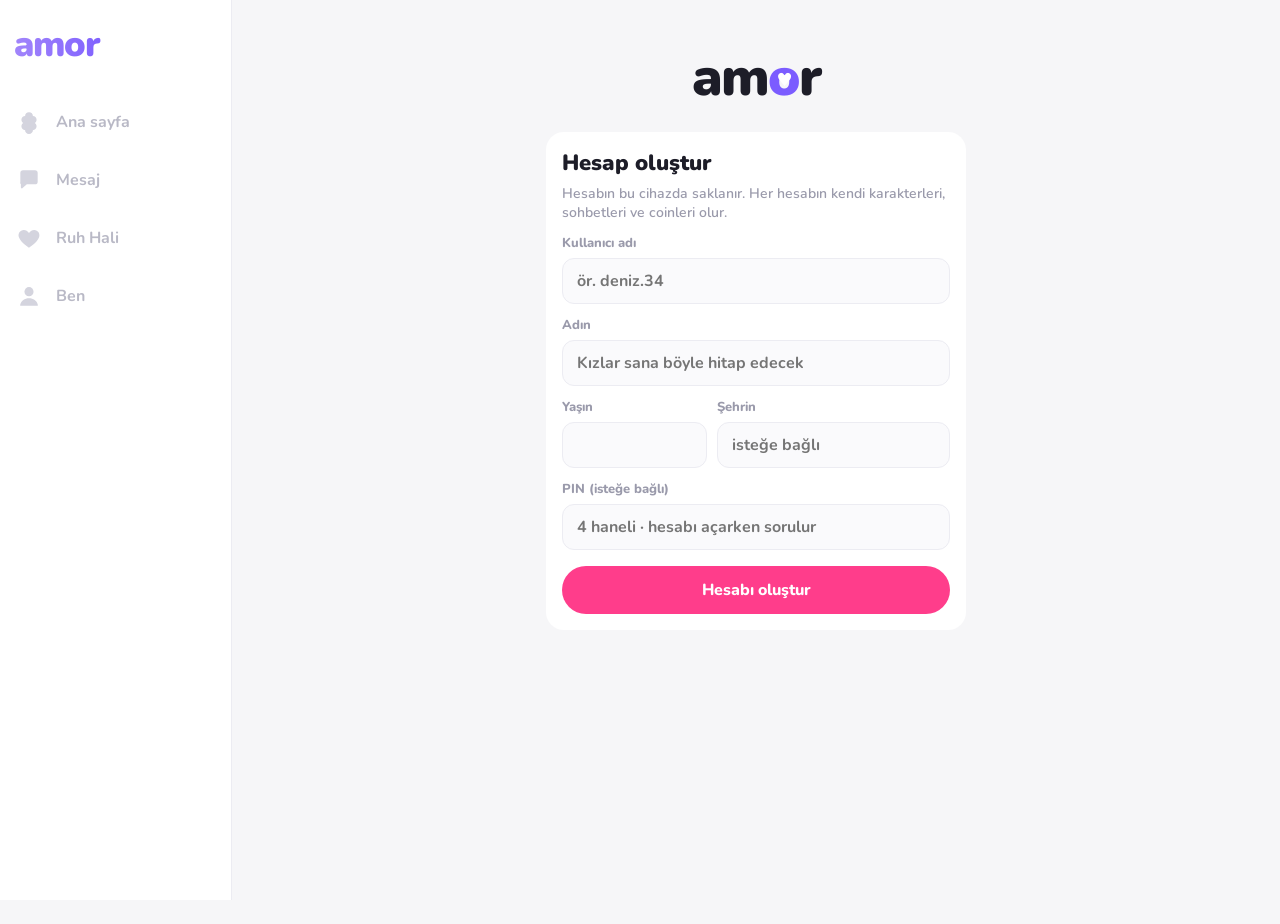
==== index.html @ a876135e "Add files via upload" ====
<!doctype html>
<html lang="tr">
<head>
  <meta charset="utf-8">
  <meta name="viewport" content="width=device-width, initial-scale=1, viewport-fit=cover">
  <meta name="theme-color" content="#7b5cff">
  <meta name="apple-mobile-web-app-capable" content="yes">
  <meta name="apple-mobile-web-app-status-bar-style" content="default">
  <meta name="description" content="Amor - kalıp tabanlı, ruh hali olan sanal profillerle sohbet.">
  <title>Amor</title>
  <meta name="mobile-web-app-capable" content="yes">
  <meta name="apple-mobile-web-app-title" content="Amor">
  <link rel="manifest" href="manifest.json">
  <link rel="icon" type="image/png" href="icons/icon-192.png">
  <link rel="apple-touch-icon" href="icons/apple-touch-icon.png">
  <link rel="preconnect" href="https://fonts.googleapis.com">
  <link rel="preconnect" href="https://fonts.gstatic.com" crossorigin>
  <link href="https://fonts.googleapis.com/css2?family=Nunito:wght@400;600;700;800;900&display=swap" rel="stylesheet">
  <link rel="stylesheet" href="css/style.css">
</head>
<body>
  <div class="app" id="app">
    <div class="splash" id="splash">
      <div class="logo">am<span class="logo-o">o</span>r</div>
      <div class="splash-sub">kalpten gelen kalıplar</div>
    </div>

    <main id="view"></main>

    <nav class="nav" id="nav">
      <a class="nav-brand" href="#/home" aria-label="Amor">am<span>o</span>r</a>
      <a href="#/home" data-tab="home">
        <svg viewBox="0 0 24 24"><path d="M12 3c2.2 0 3.6 1.6 3.6 3.4 1.8 0 3.4 1.4 3.4 3.6 0 1.4-.8 2.4-1.7 3 .9.6 1.7 1.6 1.7 3 0 2.2-1.6 3.6-3.4 3.6 0 1.8-1.4 3.4-3.6 3.4s-3.6-1.6-3.6-3.4C6.6 19.6 5 18.2 5 16c0-1.4.8-2.4 1.7-3C5.8 12.4 5 11.4 5 10c0-2.2 1.6-3.6 3.4-3.6C8.4 4.6 9.8 3 12 3z"/></svg>
        <span>Ana sayfa</span>
      </a>
      <a href="#/messages" data-tab="messages">
        <svg viewBox="0 0 24 24"><path d="M4 5.5A2.5 2.5 0 0 1 6.5 3h11A2.5 2.5 0 0 1 20 5.5v8a2.5 2.5 0 0 1-2.5 2.5H10l-4.2 3.6c-.5.4-1.3.1-1.3-.6V16A2.5 2.5 0 0 1 4 13.5z"/></svg>
        <span>Mesaj</span>
        <b class="badge-count" id="navBadge" hidden>0</b>
      </a>
      <a href="#/mood" data-tab="mood">
        <svg viewBox="0 0 24 24"><path d="M12 21s-7.5-4.6-9.3-9.6C1.5 8 3.6 4.5 7.2 4.5c2 0 3.5 1.1 4.8 2.8 1.3-1.7 2.8-2.8 4.8-2.8 3.6 0 5.7 3.5 4.5 6.9C19.5 16.4 12 21 12 21z"/></svg>
        <span>Ruh Hali</span>
      </a>
      <a href="#/me" data-tab="me">
        <svg viewBox="0 0 24 24"><circle cx="12" cy="8" r="4.2"/><path d="M3.8 20.2c.9-4 4.2-6.2 8.2-6.2s7.3 2.2 8.2 6.2c.1.5-.3.8-.8.8H4.6c-.5 0-.9-.3-.8-.8z"/></svg>
        <span>Ben</span>
      </a>
    </nav>

    <div class="toasts" id="toasts"></div>
  </div>

  <script src="js/store.js"></script>
  <script src="js/data/photos.js"></script>
  <script src="js/data/pools.js"></script>
  <script src="js/data/archetypes.js"></script>
  <script src="js/data/intents.js"></script>
  <script src="js/data/topics.js"></script>
  <script src="js/data/traits.js"></script>
  <script src="js/data/shop.js"></script>
  <script src="js/data/questions.js"></script>
  <script src="js/data/memory-data.js"></script>
  <script src="js/data/custom-characters.js"></script>
  <script src="js/data/custom-dialog.js"></script>
  <script src="js/schedule.js"></script>
  <script src="js/mood.js"></script>
  <script src="js/memory.js"></script>
  <script src="js/interest.js"></script>
  <script src="js/engine.js"></script>
  <script src="js/generator.js"></script>
  <script src="js/wallet.js"></script>
  <script src="js/shop.js"></script>
  <script src="js/games.js"></script>
  <script src="js/app.js"></script>
</body>
</html>
---- css/style.css ----
/* ==========================================================
   Amor - mobil öncelikli arayüz
   ========================================================== */
:root {
  --pink: #ff3d8b;
  --pink-soft: #ffe4ef;
  --purple: #7b5cff;
  --purple-2: #a66bff;
  --purple-soft: #efeaff;
  --green: #2fd6a0;
  --teal: #19c3b0;
  --bg: #f6f6f8;
  --card: #ffffff;
  --text: #1d1d28;
  --muted: #9a9aab;
  --line: #ececf2;
  --chip: #f0f0f4;
  --radius: 18px;
  --nav-h: 64px;
  --safe-b: env(safe-area-inset-bottom, 0px);
  --safe-t: env(safe-area-inset-top, 0px);
  --chat-bg: linear-gradient(180deg, #3b1d63 0%, #241444 45%, #160d2c 100%);
  --side: 0px;       /* sol menü genişliği (telefonda yok) */
  --content: 1160px; /* geniş sayfalarda içerik genişliği */
  --narrow: 760px;   /* okuma sayfalarında içerik genişliği */
}

* { box-sizing: border-box; -webkit-tap-highlight-color: transparent; }
html, body { margin: 0; padding: 0; }
body {
  font-family: 'Nunito', system-ui, -apple-system, 'Segoe UI', sans-serif;
  background: var(--bg);
  color: var(--text);
  -webkit-font-smoothing: antialiased;
  overscroll-behavior-y: none;
}
button, input, textarea { font: inherit; color: inherit; }
button { cursor: pointer; border: 0; background: none; padding: 0; }
a { color: inherit; text-decoration: none; }
[hidden] { display: none !important; }

.app {
  position: relative;
  min-height: 100vh;
  min-height: 100dvh;
  padding-left: var(--side);
  background: var(--bg);
  overflow-x: hidden;
}
#view { padding-bottom: calc(var(--nav-h) + var(--safe-b) + 12px); }
.no-nav #view { padding-bottom: 0; }

/* ---------- Açılış ---------- */
.splash {
  position: fixed; inset: 0; z-index: 100;
  display: flex; flex-direction: column; align-items: center; justify-content: center;
  background: #fff;
  transition: opacity .5s ease, visibility .5s;
}
.splash.hide { opacity: 0; visibility: hidden; }
.logo {
  font-size: 64px; font-weight: 900; letter-spacing: -2px;
  background: linear-gradient(90deg, #a78bfa, #7b5cff 50%, #c86bff);
  -webkit-background-clip: text; background-clip: text; color: transparent;
  animation: pop .7s cubic-bezier(.2, 1.4, .4, 1);
}
/* iOS Safari, konumlandırılmış span'i ebeveynin gradyanıyla boyamaz; "o" kendi rengini taşır (gradyanın orta tonu) */
.logo-o { position: relative; color: #7b5cff; -webkit-text-fill-color: #7b5cff; }
.logo-o::after {
  content: '♥'; position: absolute; left: 50%; top: 54%; transform: translate(-50%, -50%);
  font-size: 22px; color: #fff; -webkit-text-fill-color: #fff;
}
.splash-sub { margin-top: 4px; color: var(--muted); font-weight: 700; font-size: 14px; }
@keyframes pop { from { transform: scale(.6); opacity: 0; } to { transform: scale(1); opacity: 1; } }

/* ---------- Alt menü ---------- */
.nav {
  position: fixed; bottom: 0; left: 0; right: 0; z-index: 20;
  height: calc(var(--nav-h) + var(--safe-b)); padding-bottom: var(--safe-b);
  display: flex; background: rgba(255, 255, 255, .96);
  backdrop-filter: blur(12px); -webkit-backdrop-filter: blur(12px);
  border-top: 1px solid var(--line);
}
.no-nav .nav { display: none; }
.nav .nav-brand { display: none; }
.nav a {
  position: relative; flex: 1;
  display: flex; flex-direction: column; align-items: center; justify-content: center; gap: 2px;
  font-size: 12px; font-weight: 700; color: #b9b9c6;
}
.nav svg { width: 28px; height: 28px; fill: #d4d4de; transition: transform .2s; }
.nav a.active { color: var(--pink); }
.nav a.active svg { fill: var(--pink); transform: scale(1.08); }
.badge-count {
  position: absolute; top: 6px; left: calc(50% + 6px);
  min-width: 20px; height: 20px; padding: 0 6px; border-radius: 10px;
  background: #ff2d55; color: #fff; font-size: 11px; font-weight: 800;
  display: flex; align-items: center; justify-content: center; border: 2px solid #fff;
}

/* ---------- Ortak parçalar ---------- */
.page-pad { padding: calc(14px + var(--safe-t)) 16px 0; }
.h-title { font-size: 26px; font-weight: 900; margin: 6px 0 12px; }

.ava {
  position: relative; flex: none; border-radius: 50%;
  display: flex; align-items: center; justify-content: center;
  color: #fff; font-weight: 900; text-shadow: 0 2px 6px rgba(0, 0, 0, .18);
  overflow: visible;
}
.ava img { width: 100%; height: 100%; border-radius: 50%; object-fit: cover; }
.ava .deco { position: absolute; right: -2px; top: -4px; font-size: .32em; text-shadow: none; }
.ava .dot {
  position: absolute; right: 4%; bottom: 4%; width: 22%; height: 22%; min-width: 10px; min-height: 10px;
  border-radius: 50%; background: var(--green); border: 2.5px solid #fff;
}
.ava .dot.off { background: #c7c7d1; }

.chips { display: flex; flex-wrap: wrap; gap: 6px; }
.chip {
  display: inline-flex; align-items: center; gap: 3px;
  padding: 2px 9px; border-radius: 999px;
  background: var(--chip); color: #8a8a99; font-size: 12px; font-weight: 700; white-space: nowrap;
}
.chip.sex { background: var(--pink); color: #fff; }
.chip.loc { background: var(--teal); color: #fff; }
.chip.zod { background: linear-gradient(90deg, #c86bff, #ff5fb0); color: #fff; }
.chip.lv { background: linear-gradient(90deg, #ff6fa8, #ff3d8b); color: #fff; }
.chip.mood { color: #fff; }
.verified { font-size: 15px; margin-left: 4px; }

.tabs {
  display: flex; align-items: center; gap: 20px;
  overflow-x: auto; scrollbar-width: none; padding: 4px 0 10px;
}
.tabs::-webkit-scrollbar { display: none; }
.tabs button {
  position: relative; font-size: 19px; font-weight: 800; color: #c3c3cf; white-space: nowrap; padding-bottom: 8px;
}
.tabs button.active { color: var(--pink); }
.tabs button.active::after {
  content: ''; position: absolute; left: 50%; bottom: 0; transform: translateX(-50%);
  width: 12px; height: 5px; border-radius: 3px; background: var(--pink);
}
.tabs.dark button.active { color: var(--text); }
.tabs.dark button.active::after { width: 22px; background: var(--text); }

.empty { text-align: center; color: var(--muted); padding: 48px 20px; font-weight: 600; }
.empty .big { font-size: 44px; display: block; margin-bottom: 8px; }

.btn {
  display: inline-flex; align-items: center; justify-content: center; gap: 8px;
  height: 48px; padding: 0 22px; border-radius: 999px;
  font-weight: 800; font-size: 16px;
  transition: transform .12s, opacity .12s;
}
.btn:active { transform: scale(.97); }
.btn.primary { background: var(--purple); color: #fff; }
.btn.pink { background: var(--pink); color: #fff; }
.btn.ghost { background: var(--chip); color: var(--text); }
.btn.block { width: 100%; }
.btn.sm { height: 36px; padding: 0 16px; font-size: 14px; }

.card { background: var(--card); border-radius: var(--radius); padding: 16px; }

/* ---------- Ana sayfa ---------- */
.banners { display: grid; grid-template-columns: 1fr 1fr; gap: 10px; margin-bottom: 14px; }
.banner {
  position: relative; overflow: hidden; border-radius: 18px; padding: 14px 14px 16px; min-height: 84px;
  color: #fff; text-align: left;
}
.banner b { display: block; font-size: 18px; font-weight: 900; line-height: 1.15; }
.banner small { display: block; opacity: .85; font-weight: 700; margin-top: 2px; font-size: 12.5px; }
.banner .art { position: absolute; right: -6px; bottom: -10px; font-size: 52px; opacity: .95; transform: rotate(-8deg); }
.banner.gold { background: linear-gradient(120deg, #ffb72b, #ffd25e); }
.banner.green { background: linear-gradient(120deg, #2fd17a, #6be29f); }

.list { display: flex; flex-direction: column; }
.row {
  display: flex; align-items: center; gap: 14px; padding: 12px 0; text-align: left; width: 100%;
}
.row .info { flex: 1; min-width: 0; }
.row .name { font-size: 19px; font-weight: 800; display: flex; align-items: center; gap: 2px; }
.row .bio {
  margin-top: 6px; color: #8b8b99; font-size: 15px; line-height: 1.3;
  display: -webkit-box; -webkit-line-clamp: 2; -webkit-box-orient: vertical; overflow: hidden;
}
.row .chips { margin-top: 5px; }
.hi-btn {
  flex: none; width: 64px; height: 44px; border-radius: 22px;
  display: flex; align-items: center; justify-content: center;
  font-weight: 900; font-style: italic; font-size: 20px;
}
.hi-btn.hi { background: var(--pink-soft); color: var(--pink); }
.hi-btn.msg { background: var(--purple-soft); color: var(--purple); }
.hi-btn svg { width: 26px; height: 26px; fill: var(--purple); }

/* ---------- Mesajlar ---------- */
.msg-row { display: flex; align-items: center; gap: 12px; padding: 12px 16px; width: 100%; text-align: left; }
.msg-row:active { background: #f0eef6; }
.msg-row .info { flex: 1; min-width: 0; }
.msg-row .top { display: flex; justify-content: space-between; align-items: baseline; gap: 8px; }
.msg-row .name { font-size: 18px; font-weight: 800; }
.msg-row .time { color: var(--muted); font-size: 13px; font-weight: 600; flex: none; }
.msg-row .last { color: #8b8b99; font-size: 15px; margin-top: 3px; white-space: nowrap; overflow: hidden; text-overflow: ellipsis; }
.msg-row .last.typing { color: var(--purple); font-weight: 700; }
.msg-row .bottom { display: flex; justify-content: space-between; align-items: center; gap: 8px; }
.ava .unread {
  position: absolute; top: -2px; right: -2px; min-width: 22px; height: 22px; padding: 0 6px; border-radius: 11px;
  background: #ff2d55; color: #fff; font-size: 12px; font-weight: 800;
  display: flex; align-items: center; justify-content: center; border: 2px solid #fff; text-shadow: none;
}
.notice {
  margin: 4px 0 6px; padding: 12px 16px; background: #ffe9f0; color: var(--pink); font-weight: 700; font-size: 14px;
}

/* ---------- Profil ---------- */
.cover { position: relative; height: 340px; overflow: hidden; }
.cover img { width: 100%; height: 100%; object-fit: cover; object-position: center 25%; display: block; cursor: zoom-in; }
.cover .cover-bg { display: none; }
.cover::after { content: ''; position: absolute; inset: 0; pointer-events: none; background: linear-gradient(180deg, rgba(0,0,0,.25), rgba(0,0,0,0) 30%, rgba(246,246,248,0) 65%, var(--bg) 100%); }
.round-btn {
  position: absolute; top: calc(14px + var(--safe-t)); z-index: 3;
  width: 44px; height: 44px; border-radius: 50%;
  background: rgba(0, 0, 0, .25); display: flex; align-items: center; justify-content: center;
  backdrop-filter: blur(6px); -webkit-backdrop-filter: blur(6px);
}
.round-btn svg { width: 22px; height: 22px; stroke: #fff; fill: none; stroke-width: 2.4; stroke-linecap: round; stroke-linejoin: round; }
.round-btn.left { left: 16px; }
.round-btn.right { right: 16px; }

.pcard {
  position: relative; margin: -110px 16px 0; z-index: 2;
  background: rgba(255, 255, 255, .92); backdrop-filter: blur(10px); -webkit-backdrop-filter: blur(10px);
  border-radius: 20px; padding: 64px 18px 16px;
}
.pcard .ava { position: absolute; top: -48px; left: 18px; border: 4px solid #fff; box-shadow: 0 6px 20px rgba(0,0,0,.12); }
.pcard .pname { display: flex; align-items: center; gap: 8px; flex-wrap: wrap; font-size: 24px; font-weight: 900; }
.online-pill { font-size: 13px; font-weight: 800; color: #19b884; background: #e2fbf1; border-radius: 999px; padding: 3px 10px; }
.online-pill.off { color: #8a8a99; background: var(--chip); }
.pcard .pbio { color: var(--muted); font-weight: 600; margin: 4px 0 10px; }
.stats { display: flex; margin-top: 14px; }
.stats div { flex: 1; position: relative; }
.stats div + div::before { content: ''; position: absolute; left: -10px; top: 12px; height: 16px; width: 1px; background: #ddd; }
.stats b { display: block; font-size: 20px; font-weight: 900; }
.stats span { color: var(--muted); font-size: 13px; font-weight: 600; }

.mood-strip {
  margin: 12px 16px 0; display: flex; align-items: center; gap: 12px;
  background: #fff; border-radius: 18px; padding: 12px 14px; width: calc(100% - 32px); text-align: left;
}
.mood-strip .em { font-size: 30px; }
.mood-strip .txt { flex: 1; }
.mood-strip b { display: block; font-weight: 900; }
.mood-strip small { color: var(--muted); font-weight: 600; }

.sheet-body { margin-top: 12px; background: #fff; border-radius: 22px 22px 0 0; padding: 18px 16px 120px; min-height: 50vh; }
.sec-title { font-weight: 900; font-size: 18px; margin: 16px 0 10px; }
.verify { display: grid; grid-template-columns: 1fr 1fr; gap: 8px; }
.verify div { border-radius: 12px; padding: 12px; font-weight: 800; font-size: 13.5px; display: flex; gap: 6px; align-items: center; }
.verify .v1 { background: #fff0fa; color: #e04fc9; }
.verify .v2 { background: #e9fbef; color: #21b35d; }
.info-row { display: flex; align-items: center; gap: 10px; padding: 7px 0; font-size: 16px; }
.info-row span { color: var(--muted); font-weight: 600; min-width: 92px; }
.info-row b { font-weight: 700; }
.trait { margin: 8px 0; }
.trait .t-top { display: flex; justify-content: space-between; font-size: 14px; font-weight: 700; color: #6c6c7c; }
.bar { height: 8px; border-radius: 4px; background: var(--chip); overflow: hidden; margin-top: 4px; }
.bar i { display: block; height: 100%; border-radius: 4px; background: linear-gradient(90deg, var(--purple-2), var(--pink)); }

.album { display: grid; grid-template-columns: repeat(3, 1fr); gap: 6px; }
.album div { aspect-ratio: 3 / 4; border-radius: 12px; overflow: hidden; }
.album img, .p-img img { width: 100%; height: 100%; object-fit: cover; display: block; cursor: zoom-in; }
.post { padding: 12px 0; border-bottom: 1px solid var(--line); }
.post .p-head { display: flex; gap: 10px; align-items: center; }
.post .p-head b { display: block; font-weight: 800; }
.post .p-head small { color: var(--muted); font-weight: 600; }
.post p { margin: 10px 0; font-size: 15.5px; line-height: 1.4; }
.post .p-img { aspect-ratio: 4 / 5; width: 62%; border-radius: 14px; overflow: hidden; }
.chip.arch { background: linear-gradient(90deg, #7b5cff, #a66bff); color: #fff; }

/* ---------- Fotoğraf görüntüleyici ---------- */
.lightbox {
  position: fixed; inset: 0; z-index: 80; background: rgba(10, 6, 20, .94);
  display: flex; align-items: center; justify-content: center; animation: toastIn .2s ease-out;
}
.lightbox img { max-width: 100%; max-height: 100%; object-fit: contain; }
.lb-close, .lb-nav {
  position: absolute; width: 44px; height: 44px; border-radius: 50%;
  background: rgba(255, 255, 255, .14); color: #fff; font-size: 22px; font-weight: 800;
  display: flex; align-items: center; justify-content: center;
}
.lb-close { top: calc(14px + var(--safe-t)); right: 14px; }
.lb-nav { top: 50%; transform: translateY(-50%); font-size: 30px; }
.lb-nav.prev { left: 10px; }
.lb-nav.next { right: 10px; }
.lb-count { position: absolute; bottom: calc(18px + var(--safe-b)); left: 50%; transform: translateX(-50%); color: #fff; font-weight: 800; font-size: 14px; opacity: .8; }

/* ---------- Karakter oluştur ---------- */
.create { padding-bottom: 8px; }
.dice-all { background: var(--purple-soft); color: var(--purple); font-size: 14px; padding: 6px 12px; }
.dice-btn { width: 36px; height: 36px; border-radius: 50%; background: var(--chip); font-size: 18px; }
.sets { display: flex; gap: 10px; overflow-x: auto; padding: 12px 2px 4px; scrollbar-width: none; scroll-snap-type: x proximity; }
.sets::-webkit-scrollbar { display: none; }
.set { flex: none; width: 78px; text-align: center; scroll-snap-align: center; }
.set img {
  width: 78px; height: 104px; object-fit: cover; border-radius: 14px; display: block;
  border: 3px solid transparent; transition: transform .15s, border-color .15s;
}
.set span { display: block; font-size: 11px; font-weight: 800; color: var(--muted); margin-top: 4px; }
.set.used img { opacity: .45; }
.set.on img { border-color: var(--purple); transform: scale(1.04); opacity: 1; }
.set.on span { color: var(--purple); }
.presets button.on { background: var(--purple); color: #fff; }
.preview { margin: 0 16px; background: #fff; border-radius: 20px; overflow: hidden; }
.pv-photo { position: relative; aspect-ratio: 4 / 5; max-height: 460px; width: 100%; background: var(--chip); }
.pv-photo img { width: 100%; height: 100%; object-fit: cover; display: block; }
.pv-over { position: absolute; left: 0; right: 0; bottom: 0; padding: 40px 16px 14px; background: linear-gradient(180deg, rgba(0,0,0,0), rgba(0,0,0,.65)); color: #fff; }
.pv-over b { display: block; font-size: 26px; font-weight: 900; margin-bottom: 6px; }
.pv-over .chip:not(.sex):not(.loc):not(.zod) { background: rgba(255,255,255,.25); color: #fff; }
.pv-body { padding: 12px 16px 16px; }
.pv-bio { margin: 8px 0 10px; color: #55556a; font-weight: 700; font-style: italic; }
.pv-sample { margin-top: 12px; background: #2c2442; color: #fff; border-radius: 16px; border-top-left-radius: 6px; padding: 10px 14px; font-weight: 700; font-size: 14.5px; }
.pv-sample small { display: block; color: #b9a8e6; font-size: 11px; font-weight: 800; margin-bottom: 2px; }

.hcard .thumbs { display: flex; gap: 6px; margin-top: 8px; }
.hcard .thumbs img { width: 40px; height: 52px; object-fit: cover; border-radius: 8px; cursor: zoom-in; }

.cta-bar {
  position: fixed; left: var(--side); right: 0; bottom: 0; z-index: 10;
  display: flex; gap: 12px;
  padding: 12px max(16px, calc((100vw - var(--side) - 860px) / 2)) calc(12px + var(--safe-b));
  background: linear-gradient(180deg, rgba(255,255,255,0), #fff 35%);
}
.cta-bar .follow { width: 56px; height: 56px; border-radius: 50%; background: var(--chip); font-size: 22px; flex: none; }
.cta-bar .follow.on { background: var(--pink-soft); }
.cta-bar .btn { flex: 1; height: 56px; font-size: 18px; }

/* ---------- Sohbet ---------- */
.chat {
  height: 100vh; height: 100dvh; display: flex; flex-direction: column;
  background: var(--chat-bg); color: #fff;
}
.chat-head {
  flex: none; display: flex; align-items: center; justify-content: space-between;
  padding: calc(10px + var(--safe-t)) 10px 6px;
}
.icon-btn { width: 44px; height: 44px; display: flex; align-items: center; justify-content: center; border-radius: 50%; }
.icon-btn svg { width: 24px; height: 24px; stroke: currentColor; fill: none; stroke-width: 2.2; stroke-linecap: round; stroke-linejoin: round; }
.couple { display: flex; align-items: center; gap: 0; }
.couple .heart {
  position: relative; margin: 0 -4px; z-index: 1; font-size: 30px; line-height: 1;
  display: flex; flex-direction: column; align-items: center;
  filter: drop-shadow(0 0 8px rgba(255, 80, 160, .6));
}
.couple .heart small { font-size: 11px; font-weight: 900; color: #ff8cc0; margin-top: -2px; }
.couple .ava { border: 2px solid #fff; }

.hcard {
  flex: none; margin: 4px 14px 6px; padding: 12px; border-radius: 18px;
  background: rgba(255, 255, 255, .06); border: 1px solid rgba(255, 255, 255, .12);
  display: flex; gap: 12px; align-items: center;
}
.hcard .info { flex: 1; min-width: 0; }
.hcard .nm { font-size: 18px; font-weight: 900; color: #ff5b7f; letter-spacing: 1px; }
.hcard .meta { font-size: 12.5px; color: #cfc6e6; font-weight: 600; white-space: nowrap; overflow: hidden; text-overflow: ellipsis; }
.hcard .lvbar { margin-top: 6px; display: flex; align-items: center; gap: 8px; font-size: 11.5px; font-weight: 800; color: #ffb3d1; }
.hcard .lvbar .bar { flex: 1; background: rgba(255, 255, 255, .12); margin: 0; height: 6px; }
.hcard .mood-btn {
  flex: none; display: flex; flex-direction: column; align-items: center; gap: 2px;
  font-size: 26px; padding: 6px 8px; border-radius: 14px; background: rgba(255, 255, 255, .08);
}
.hcard .mood-btn small { font-size: 10.5px; font-weight: 800; color: #e6dcff; max-width: 70px; text-align: center; line-height: 1.1; }

.msgs { flex: 1; overflow-y: auto; padding: 8px 14px 12px; -webkit-overflow-scrolling: touch; overscroll-behavior: contain; }
.stamp { text-align: center; color: #a99bc9; font-size: 13px; font-weight: 700; margin: 14px 0 8px; }
.sys { text-align: center; color: #c9bde6; font-size: 12.5px; font-weight: 600; background: rgba(255,255,255,.07); border-radius: 12px; padding: 8px 12px; margin: 10px auto; max-width: 90%; }
.msg { display: flex; align-items: flex-end; gap: 8px; margin: 14px 0; animation: msgIn .22s ease-out; }
.msg.her.cont, .msg.me + .msg.me { margin-top: 6px; }
.msg.me { justify-content: flex-end; }
.msg .bubble {
  max-width: 74%; padding: 11px 15px; border-radius: 20px; font-size: 16px; font-weight: 700; line-height: 1.35;
  word-wrap: break-word; overflow-wrap: anywhere; white-space: pre-wrap;
}
.msg.her .bubble { background: #2c2442; border-top-left-radius: 6px; }
.msg.me .bubble { background: var(--pink); border-top-right-radius: 6px; }
.msg.her.cont .ava { visibility: hidden; }
.msg .seen { width: 20px; height: 20px; border-radius: 50%; background: var(--green); display: flex; align-items: center; justify-content: center; flex: none; }
.msg .seen svg { width: 12px; height: 12px; stroke: #fff; fill: none; stroke-width: 3.2; }
.msg .seen.wait { background: #5a4b7c; }
@keyframes msgIn { from { opacity: 0; transform: translateY(6px) scale(.98); } to { opacity: 1; transform: none; } }

.typing-dots { display: inline-flex; gap: 4px; padding: 4px 2px; }
.typing-dots i { width: 7px; height: 7px; border-radius: 50%; background: #b9a8e6; animation: blink 1.2s infinite; }
.typing-dots i:nth-child(2) { animation-delay: .2s; }
.typing-dots i:nth-child(3) { animation-delay: .4s; }
@keyframes blink { 0%, 60%, 100% { opacity: .3; transform: translateY(0); } 30% { opacity: 1; transform: translateY(-3px); } }

.quick { flex: none; display: flex; gap: 8px; overflow-x: auto; padding: 8px 14px; scrollbar-width: none; }
.quick::-webkit-scrollbar { display: none; }
.quick button {
  flex: none; display: flex; align-items: center; gap: 6px;
  padding: 8px 14px; border-radius: 999px; background: rgba(255, 255, 255, .1); color: #fff;
  font-weight: 700; font-size: 14px; white-space: nowrap;
}
.quick button::before { content: '💬'; font-size: 13px; }

.composer {
  flex: none; display: flex; align-items: center; gap: 10px;
  padding: 10px 12px calc(10px + var(--safe-b)); background: #f4f3f9;
}
.composer input {
  flex: 1; min-width: 0; height: 48px; border-radius: 24px; border: 0; outline: none;
  background: #fff; color: var(--text); padding: 0 18px; font-size: 16px; font-weight: 600;
}
.composer input::placeholder { color: #b5b5c3; }
.send-btn {
  flex: none; width: 48px; height: 48px; border-radius: 50%; background: var(--purple);
  display: flex; align-items: center; justify-content: center;
}
.send-btn svg { width: 22px; height: 22px; fill: #fff; }
.send-btn:disabled { opacity: .5; }

.menu {
  position: absolute; right: 12px; top: calc(56px + var(--safe-t)); z-index: 30;
  background: #fff; color: var(--text); border-radius: 14px; overflow: hidden;
  box-shadow: 0 10px 40px rgba(0, 0, 0, .3); min-width: 200px;
}
.menu button { display: block; width: 100%; text-align: left; padding: 14px 16px; font-weight: 700; }
.menu button + button { border-top: 1px solid var(--line); }
.menu button.danger { color: #ff2d55; }

/* ---------- Ruh hali ---------- */
.mood-card {
  display: flex; align-items: center; gap: 12px; padding: 12px; margin-bottom: 10px;
  background: #fff; border-radius: 18px; width: 100%; text-align: left;
}
.mood-card .info { flex: 1; min-width: 0; }
.mood-card .name { font-weight: 900; font-size: 17px; }
.mini-bars { display: grid; grid-template-columns: 1fr 1fr; gap: 4px 10px; margin-top: 6px; }
.mini-bars label { font-size: 11px; font-weight: 700; color: var(--muted); }
.mini-bars .bar { height: 5px; margin-top: 2px; }
.mood-card .face { font-size: 30px; text-align: center; }
.mood-card .face small { display: block; font-size: 11px; font-weight: 800; color: var(--muted); }

.editor-head {
  display: flex; align-items: center; gap: 10px; padding: calc(10px + var(--safe-t)) 10px 4px;
}
.editor-head .icon-btn { color: var(--text); }
.editor-head h1 { font-size: 20px; font-weight: 900; margin: 0; flex: 1; }

.pad-wrap { padding: 0 16px; }
.pad {
  position: relative; width: 100%; aspect-ratio: 1 / 1; max-height: 70vh; margin: 0 auto;
  border-radius: 22px; overflow: hidden; touch-action: none; user-select: none;
  background:
    linear-gradient(90deg, rgba(91,141,239,.0), rgba(255,255,255,0)),
    conic-gradient(from 0deg at 50% 50%, #ffe6c7 0 90deg, #d8f6e8 90deg 180deg, #dfe6fb 180deg 270deg, #ffd9d9 270deg 360deg);
  box-shadow: inset 0 0 0 1px rgba(0,0,0,.04);
}
.pad::before, .pad::after { content: ''; position: absolute; background: rgba(0, 0, 0, .08); }
.pad::before { left: 50%; top: 0; bottom: 0; width: 1px; }
.pad::after { top: 50%; left: 0; right: 0; height: 1px; }
.pad .q { position: absolute; font-size: 13px; font-weight: 800; color: rgba(0,0,0,.45); display: flex; align-items: center; gap: 4px; }
.pad .q.tl { left: 12px; top: 12px; }
.pad .q.tr { right: 12px; top: 12px; }
.pad .q.bl { left: 12px; bottom: 12px; }
.pad .q.br { right: 12px; bottom: 12px; }
.pad .axis { position: absolute; font-size: 10.5px; font-weight: 800; color: rgba(0,0,0,.35); letter-spacing: .5px; }
.pad .axis.x { right: 10px; top: calc(50% + 4px); }
.pad .axis.y { left: calc(50% + 6px); top: 34px; }
.pad .knob, .pad .ghost {
  position: absolute; width: 34px; height: 34px; margin: -17px 0 0 -17px; border-radius: 50%;
  display: flex; align-items: center; justify-content: center; font-size: 20px; pointer-events: none;
}
.pad .knob { background: #fff; box-shadow: 0 4px 16px rgba(60, 30, 120, .35); z-index: 2; transition: transform .1s; }
.pad.drag .knob { transform: scale(1.15); }
.pad .ghost { border: 2px dashed rgba(0, 0, 0, .3); width: 22px; height: 22px; margin: -11px 0 0 -11px; }

.ctrl { background: #fff; border-radius: 18px; padding: 14px 16px; margin: 12px 16px 0; }
.ctrl .row2 { display: flex; justify-content: space-between; align-items: center; font-weight: 800; }
.ctrl .row2 small { color: var(--muted); font-weight: 700; }
.ctrl input[type=range] { width: 100%; margin: 10px 0 4px; accent-color: var(--purple); height: 28px; }
.ctrl input[type=text] {
  width: 100%; height: 44px; border-radius: 12px; border: 1px solid var(--line); padding: 0 14px; outline: none; margin-top: 8px; font-weight: 600;
}
.ctrl input[type=text]:focus { border-color: var(--purple); }
.presets { display: flex; flex-wrap: wrap; gap: 8px; margin-top: 10px; }
.presets button { padding: 8px 12px; border-radius: 999px; background: var(--chip); font-weight: 800; font-size: 13.5px; }
.switch { position: relative; width: 50px; height: 30px; flex: none; }
.switch input { opacity: 0; width: 0; height: 0; }
.switch span { position: absolute; inset: 0; border-radius: 15px; background: #ddd; transition: .2s; }
.switch span::after { content: ''; position: absolute; left: 3px; top: 3px; width: 24px; height: 24px; border-radius: 50%; background: #fff; transition: .2s; box-shadow: 0 1px 4px rgba(0,0,0,.2); }
.switch input:checked + span { background: var(--purple); }
.switch input:checked + span::after { transform: translateX(20px); }
.live-label { display: flex; align-items: center; gap: 10px; margin: 12px 16px 0; padding: 12px 16px; border-radius: 18px; color: #fff; font-weight: 900; font-size: 17px; }
.live-label .em { font-size: 28px; }
.live-label small { display: block; font-weight: 700; opacity: .9; font-size: 12.5px; }
.actions { display: flex; gap: 10px; margin: 14px 16px 0; }
.actions .btn { flex: 1; }
.log { margin: 12px 16px 24px; }
.log-item { display: flex; gap: 10px; align-items: center; padding: 10px 0; border-bottom: 1px solid var(--line); font-size: 14px; }
.log-item .em { font-size: 22px; }
.log-item .txt { flex: 1; }
.log-item small { color: var(--muted); font-weight: 600; display: block; }

/* ---------- Ben ---------- */
.me-head {
  padding: calc(24px + var(--safe-t)) 16px 70px;
  background: linear-gradient(160deg, #b98cff, #7b5cff 55%, #ff6fb1);
  color: #fff;
}
.me-head .row-me { display: flex; align-items: center; gap: 14px; }
.me-head .nm { font-size: 24px; font-weight: 900; }
.me-head small { opacity: .9; font-weight: 700; }
.me-card { margin: -50px 16px 0; position: relative; }
.field { margin-top: 12px; }
.field label { display: block; font-size: 13px; font-weight: 800; color: var(--muted); margin-bottom: 6px; }
.field input { width: 100%; height: 46px; border-radius: 12px; border: 1px solid var(--line); padding: 0 14px; outline: none; font-weight: 700; background: #fafafc; }
.field input:focus { border-color: var(--purple); background: #fff; }
.about { color: #6c6c7c; font-size: 14.5px; line-height: 1.55; }
.about code { background: var(--chip); padding: 1px 6px; border-radius: 6px; font-size: 13px; }

/* ---------- Bildirim ---------- */
.toasts {
  position: fixed; top: calc(10px + var(--safe-t)); left: 50%; transform: translateX(-50%);
  width: calc(100% - 24px); max-width: 456px; z-index: 60; display: flex; flex-direction: column; gap: 8px; pointer-events: none;
}
.toast {
  pointer-events: auto; display: flex; align-items: center; gap: 10px;
  background: rgba(255, 255, 255, .97); border-radius: 18px; padding: 10px 12px;
  box-shadow: 0 10px 30px rgba(40, 20, 90, .22); animation: toastIn .3s ease-out; text-align: left; width: 100%;
}
.toast b { display: block; font-weight: 900; }
.toast span { color: #6c6c7c; font-size: 14px; font-weight: 600; display: block; white-space: nowrap; overflow: hidden; text-overflow: ellipsis; }
.toast .info { flex: 1; min-width: 0; }
.toast.out { opacity: 0; transform: translateY(-10px); transition: .3s; }
@keyframes toastIn { from { opacity: 0; transform: translateY(-14px); } to { opacity: 1; transform: none; } }

/* ==========================================================
   Ekonomi: coin, yükleme, ödüller, mağaza, VIP, oyun, hediye
   ========================================================== */
.coin, .big-coin {
  display: inline-flex; align-items: center; justify-content: center; flex: none;
  width: 18px; height: 18px; border-radius: 50%; font-size: 10px; line-height: 1; color: #fff;
  background: radial-gradient(circle at 35% 30%, #ffe680, #f5b50a 60%, #d48806);
  box-shadow: inset 0 -2px 0 rgba(0,0,0,.12); vertical-align: -3px;
}
.big-coin { width: 46px; height: 46px; font-size: 22px; }
.big-coin.sm { width: 34px; height: 34px; font-size: 16px; }

.eco { min-height: 100vh; min-height: 100dvh; padding-bottom: calc(24px + var(--safe-b)); }
.eco-head {
  display: grid; grid-template-columns: 44px 1fr auto; align-items: center; gap: 6px;
  padding: calc(10px + var(--safe-t)) 10px 8px; color: #fff;
}
.eco-head h1 { margin: 0; text-align: center; font-size: 20px; font-weight: 900; }
.eco-head .head-link { font-weight: 800; font-size: 14px; padding: 0 6px; }
.eco-head.dark-text { color: var(--text); }
.eco-head > span:not(.coin-pill) { width: 44px; }
.light-page { background: var(--bg); }
.demo-note { margin: 14px 16px 0; font-size: 12.5px; color: var(--muted); font-weight: 600; line-height: 1.5; }

/* Yükleme */
.recharge { background: linear-gradient(180deg, #f4e9ff 0, #f4e9ff 240px, #fff 240px); }
.recharge .eco-head { color: var(--text); }
.balance-card {
  position: relative; margin: 6px 16px 0; padding: 18px; border-radius: 22px 22px 0 0; overflow: hidden;
  background: linear-gradient(120deg, #ffc94d, #ffb02e); color: #fff; min-height: 130px;
}
.balance-card small { font-weight: 700; opacity: .9; }
.balance-card b { display: block; font-size: 52px; font-weight: 900; margin-top: 8px; text-shadow: 0 2px 8px rgba(0,0,0,.08); }
.balance-card .where { position: absolute; right: 14px; top: 14px; background: rgba(255,255,255,.3); padding: 4px 12px; border-radius: 999px; font-weight: 800; font-size: 13px; }
.balance-card .big-coin { position: absolute; right: 20px; bottom: -8px; width: 110px; height: 110px; font-size: 56px; opacity: .35; }
.star-strip {
  display: flex; align-items: center; gap: 10px; margin: 0 16px; padding: 12px 14px;
  background: linear-gradient(90deg, #3d2410, #5a3214); color: #ffd98a; font-weight: 800; font-size: 14px;
  border-radius: 0 0 22px 22px;
}
.star-strip span:first-child { font-size: 26px; }
.star-strip span:last-child { margin-left: auto; font-size: 22px; }
.month-card { margin: 14px 16px 0; padding: 14px; border: 1.5px solid #ffd1e3; border-radius: 18px; background: #fff7fb; }
.month-card .row2 { display: flex; justify-content: space-between; font-weight: 800; margin-top: 6px; }
.month-card p { margin: 8px 0 0; font-size: 14px; color: #555; }
.month-card p b { color: var(--pink); }
.pinkbar { height: 10px; background: #fff; box-shadow: inset 0 0 0 1px #ffe0ec; }
.pinkbar i { background: var(--pink); }
.packs { display: grid; grid-template-columns: repeat(3, 1fr); gap: 10px; margin: 16px 16px 0; }
.pack {
  position: relative; display: flex; flex-direction: column; align-items: center; gap: 8px;
  padding: 16px 8px 10px; background: #f6f6f8; border-radius: 16px;
}
.pack:active { transform: scale(.97); }
.pack b { font-size: 20px; font-weight: 900; }
.pack .price { width: 100%; background: var(--pink); color: #fff; font-weight: 800; font-size: 13px; padding: 7px 4px; border-radius: 999px; }
.pack em { position: absolute; top: 6px; right: 6px; background: #ff9f1c; color: #fff; font-style: normal; font-size: 10.5px; font-weight: 800; padding: 1px 6px; border-radius: 6px; }
.hist { display: flex; justify-content: space-between; align-items: center; padding: 10px 0; border-bottom: 1px solid var(--line); }
.hist b { display: block; font-size: 14.5px; }
.hist small { color: var(--muted); font-weight: 600; }
.hist .plus { color: #16a34a; font-weight: 900; }
.hist .minus { color: #ef4444; font-weight: 900; }

/* Alt sayfa (sheet) */
.sheet-wrap { position: fixed; inset: 0; padding-left: var(--side); z-index: 70; background: rgba(0,0,0,0); transition: background .25s; display: flex; align-items: flex-end; justify-content: center; }
.sheet-wrap.open { background: rgba(0,0,0,.45); }
.sheet {
  width: 100%; max-width: 560px; max-height: 88vh; overflow-y: auto;
  border-radius: 24px 24px 0 0; padding: 10px 16px calc(16px + var(--safe-b));
  transform: translateY(100%); transition: transform .25s ease-out;
}
.sheet-wrap.open .sheet { transform: none; }
.sheet.light { background: #fff; }
.sheet h3 { margin: 6px 0 12px; text-align: center; font-weight: 900; }
.sheet-grip { width: 40px; height: 5px; border-radius: 3px; background: #ddd; margin: 0 auto 6px; }
.pay-coins { display: flex; flex-direction: column; align-items: center; gap: 6px; margin-bottom: 12px; }
.pay-coins b { font-size: 34px; font-weight: 900; }
.pay-coins small { color: var(--muted); font-weight: 700; }
.pay-row { display: flex; justify-content: space-between; padding: 10px 0; border-top: 1px solid var(--line); font-weight: 700; }
.pay-row s { color: var(--muted); font-weight: 600; margin-right: 4px; }
.sheet .btn { margin-top: 14px; }
.spinner { width: 18px; height: 18px; border-radius: 50%; border: 3px solid rgba(255,255,255,.4); border-top-color: #fff; animation: spin .8s linear infinite; }
@keyframes spin { to { transform: rotate(360deg); } }
.shake { animation: shake .35s; }
@keyframes shake { 25% { transform: translateX(-8px); } 75% { transform: translateX(8px); } }

/* Yükleme Yıldızı */
.star { background: linear-gradient(180deg, #8f1010 0%, #b3140f 40%, #c0291a 100%); color: #ffe7a3; }
.star-hero { position: relative; text-align: center; padding: 10px 0 0; }
.star-hero h2 {
  margin: 0; font-size: 46px; line-height: 1; font-weight: 900; letter-spacing: 1px;
  background: linear-gradient(180deg, #fff6c2, #ffcf3f 50%, #d48806); -webkit-background-clip: text; background-clip: text; color: transparent;
  filter: drop-shadow(0 4px 0 #6b1d00);
}
.star-hero .chest { display: block; font-size: 90px; margin-bottom: -12px; filter: drop-shadow(0 0 30px #ffd34a); }
.star-pill { margin: 18px auto 0; width: max-content; padding: 10px 40px; border-radius: 999px; background: linear-gradient(180deg, #ff8a1f, #d95f00); border: 3px solid #ffd34a; color: #fff6d6; font-weight: 900; }
.clock { display: flex; justify-content: center; align-items: flex-end; gap: 6px; margin: 16px 0 6px; font-weight: 900; font-size: 22px; }
.clock div { text-align: center; }
.clock small { display: block; font-size: 11px; font-weight: 700; color: #ffd6a8; }
.clock i { display: inline-block; width: 26px; height: 34px; margin: 0 1px; line-height: 34px; font-style: normal; background: #7a0d0d; border: 1px solid #ff9a6b; border-radius: 4px; color: #ffcf73; }
.star-box { margin: 12px 16px 0; padding: 14px; border-radius: 16px; background: rgba(100,0,0,.4); border: 1.5px solid #ff9a6b; }
.star-box small { display: block; text-align: center; font-weight: 700; }
.star-box > b { display: flex; justify-content: center; align-items: center; gap: 8px; font-size: 40px; font-weight: 900; color: #ffd34a; }
.star-box .row2 { display: flex; justify-content: space-between; font-weight: 800; font-size: 14px; }
.goldbar { height: 12px; background: #5a0909; margin: 8px 0 12px; }
.goldbar i { background: linear-gradient(90deg, #ffd34a, #ff9f1c); }
.tier { display: flex; align-items: center; gap: 10px; padding: 8px 0; border-top: 1px dashed rgba(255,200,150,.3); }
.tier .t-at { min-width: 64px; font-weight: 900; color: #ffd34a; }
.tier .t-label { flex: 1; font-weight: 700; font-size: 14px; }
.tier:not(.ok) { opacity: .7; }

/* Ödüller (Görev Merkezi) */
.rewards { background: #fff; }
.rw-head { position: relative; background: linear-gradient(160deg, #ff3d8b, #ff6fae 70%, #ff9cc6); padding-bottom: 40px; overflow: hidden; }
.rw-user { padding: 6px 20px 0; color: #fff; }
.rw-user b { display: block; font-size: 24px; font-weight: 900; }
.rw-user small { font-weight: 700; opacity: .95; display: inline-flex; align-items: center; gap: 4px; }
.rw-art { position: absolute; right: 16px; bottom: 6px; font-size: 76px; transform: rotate(-8deg); }
.rw-body { position: relative; margin-top: -24px; background: #fff; border-radius: 24px 24px 0 0; padding: 18px 16px 0; }
.rw-card .row2 { display: flex; justify-content: space-between; align-items: baseline; gap: 8px; }
.rw-card .row2 b { font-size: 18px; font-weight: 900; }
.rw-card .row2 small { color: var(--muted); font-weight: 600; }
.days { display: grid; grid-template-columns: repeat(7, 1fr); gap: 5px; margin: 12px 0; }
.day { display: flex; flex-direction: column; align-items: center; gap: 1px; padding: 8px 2px; border-radius: 12px; background: #f4f4f8; font-size: 11px; }
.day span { font-size: 20px; }
.day b { font-weight: 900; color: var(--pink); }
.day small { color: var(--muted); font-weight: 700; }
.day em { font-style: normal; font-weight: 800; color: var(--muted); min-height: 14px; }
.day.taken { background: #fff0f6; opacity: .75; }
.day.today { background: #ffe4ef; box-shadow: inset 0 0 0 2px var(--pink); }
.day.today em { color: var(--pink); }
.btn:disabled { opacity: .55; }
.btn.pink:disabled { background: #ffc4da; opacity: 1; }
.mini-clock { margin: 6px 0 4px; font-weight: 800; color: var(--muted); font-size: 13px; }
.mini-clock i { font-style: normal; background: var(--chip); color: var(--text); padding: 2px 6px; border-radius: 6px; }
.task { display: flex; align-items: center; gap: 12px; padding: 12px 0; border-bottom: 1px solid var(--line); }
.t-icon { width: 54px; height: 54px; border-radius: 50%; background: #fff0f6; display: flex; align-items: center; justify-content: center; font-size: 26px; flex: none; }
.t-info { flex: 1; min-width: 0; }
.t-info b { display: block; font-weight: 900; }
.t-info small { display: block; color: var(--muted); font-weight: 600; font-size: 13px; }
.t-rew { font-size: 13px; font-weight: 800; color: var(--pink); }
.btn.outline { background: var(--pink); }

/* Eşya Mağazası */
.store { background: linear-gradient(180deg, #4b2a8a 0%, #2a1858 35%, #1d1240 100%); color: #fff; padding-bottom: 90px; }
.cats { display: flex; justify-content: space-around; padding: 8px 16px; }
.cats button { display: flex; flex-direction: column; align-items: center; gap: 6px; color: #d7c9ff; font-weight: 700; font-size: 14px; }
.cats button span { width: 66px; height: 66px; border-radius: 50%; background: rgba(255,255,255,.1); display: flex; align-items: center; justify-content: center; font-size: 32px; }
.cats button.on span { background: #6d4bd8; box-shadow: 0 0 0 3px #a78bfa; }
.cats button.on { color: #fff; }
.filters { display: flex; gap: 8px; padding: 10px 16px; }
.filters button { padding: 8px 16px; border-radius: 999px; background: rgba(255,255,255,.07); color: #b9a8e6; font-weight: 800; }
.filters button.on { background: rgba(255,255,255,.16); color: #fff; }
.items { display: grid; grid-template-columns: 1fr 1fr; gap: 12px; padding: 4px 16px; }
.item { display: flex; flex-direction: column; gap: 6px; padding: 14px 12px 12px; border-radius: 18px; background: rgba(255,255,255,.07); }
.item-prev { height: 108px; display: flex; align-items: center; justify-content: center; }
.item-name { font-weight: 800; }
.item .row2 { display: flex; justify-content: space-between; align-items: center; }
.item .price { display: inline-flex; align-items: center; gap: 4px; font-weight: 900; }
.item small { color: #b9a8e6; font-weight: 700; font-size: 12px; }
.item .btn { height: 34px; }
.item .lock { text-align: center; font-weight: 800; color: #93c5fd; padding: 8px 0; }
.bg-swatch { width: 70px; height: 100px; border-radius: 12px; position: relative; overflow: hidden; box-shadow: 0 0 0 2px rgba(255,255,255,.2); }
.bg-swatch i { position: absolute; height: 12px; border-radius: 6px; background: rgba(255,255,255,.25); left: 8px; width: 34px; top: 30px; }
.bg-swatch i + i { left: auto; right: 8px; top: 52px; background: var(--pink); }
.store-bar {
  position: fixed; left: var(--side); right: 0; bottom: 0;
  display: flex; justify-content: space-between; align-items: center;
  padding: 14px max(16px, calc((100vw - var(--side) - 760px) / 2)) calc(14px + var(--safe-b)); background: #241552; border-radius: 22px 22px 0 0;
}
.store-bar span { display: inline-flex; align-items: center; gap: 6px; font-size: 22px; font-weight: 900; }

/* Kullanıcı avatarı + çerçeve */
.uava { position: relative; flex: none; display: flex; align-items: center; justify-content: center; }
.uava .ring { position: absolute; inset: -5px; border-radius: 50%; animation: spin 6s linear infinite; }
.uava .ava { position: relative; border: 3px solid #fff; }
.uava .fdeco { position: absolute; top: -14px; left: 50%; transform: translateX(-50%); line-height: 1; filter: drop-shadow(0 2px 3px rgba(0,0,0,.3)); }
.rainbow { background: linear-gradient(90deg, #ff3d8b, #ff9f1c, #ffd34a, #2fd6a0, #60a5fa, #a855f7); -webkit-background-clip: text; background-clip: text; color: transparent; }
.vip-badge { font-size: 11px; font-weight: 900; color: #fff; background: linear-gradient(90deg, #3b82f6, #1d4ed8); padding: 2px 7px; border-radius: 6px; vertical-align: 4px; -webkit-text-fill-color: #fff; }

/* VIP */
.vip { background: linear-gradient(180deg, #123a6b 0%, #0d1b3a 40%, #0a1028 100%); color: #fff; }
.vip-card {
  position: relative; margin: 8px 16px 14px; padding: 22px 20px 16px; border-radius: 24px; overflow: hidden;
  background: linear-gradient(135deg, #9cc3ff, #5b8ef0 55%, #8fb4ff); box-shadow: 0 10px 30px rgba(59,130,246,.35);
}
.vip-card b { font-size: 48px; font-weight: 900; font-style: italic; letter-spacing: -1px; }
.vip-card .vip-v { position: absolute; right: 18px; top: -6px; font-size: 120px; font-weight: 900; font-style: italic; color: rgba(255,255,255,.3); }
.vip-card p { margin: 10px 0 8px; font-weight: 700; opacity: .95; }
.vip-card .bar { background: rgba(255,255,255,.3); }
.vip-card .bar i { background: #fff; }
.vip-card .row2 { display: flex; justify-content: space-between; align-items: center; margin-top: 12px; }
.btn.glass { background: rgba(255,255,255,.25); color: #fff; }
.vip-title { text-align: center; font-size: 19px; font-weight: 900; margin: 18px 0 12px; }
.perks { display: grid; grid-template-columns: repeat(3, 1fr); gap: 8px; padding: 0 12px; }
.perk { display: flex; flex-direction: column; align-items: center; text-align: center; gap: 4px; padding: 16px 6px; border-radius: 18px; background: rgba(40,70,140,.35); color: #8094bf; }
.perk span { font-size: 30px; filter: grayscale(1); opacity: .6; }
.perk b { font-size: 13px; font-weight: 800; }
.perk small { font-size: 11px; font-weight: 600; }
.perk.on { background: linear-gradient(180deg, #3b82f6, #1e56c9); color: #fff; box-shadow: 0 6px 16px rgba(59,130,246,.35); }
.perk.on span { filter: none; opacity: 1; }
.vip-levels { display: grid; grid-template-columns: repeat(6, 1fr); gap: 4px; margin: 16px 12px 0; }
.vip-levels div { text-align: center; padding: 8px 2px; border-radius: 10px; background: rgba(255,255,255,.06); color: #8094bf; }
.vip-levels div.on { background: rgba(96,165,250,.3); color: #fff; }
.vip-levels b { display: block; font-size: 12px; }
.vip-levels small { font-size: 10px; }

/* Ziyaretçiler */
.vis-row { display: flex; align-items: center; gap: 14px; padding: 12px 0; }
.vis-row b { display: block; font-size: 18px; font-weight: 800; }
.vis-row small { color: var(--muted); font-weight: 600; font-size: 14px; }
.vis-row .sex { display: inline-flex; width: 22px; height: 22px; border-radius: 50%; background: var(--pink); color: #fff; font-size: 13px; align-items: center; justify-content: center; }
.vis-row.blur > * { filter: blur(6px); }

/* Şans çarkı */
.game { background: linear-gradient(180deg, #0f2a66 0%, #0b1a44 50%, #08122e 100%); color: #fff; }
.game-top { display: grid; grid-template-columns: 1fr 1fr; gap: 10px; padding: 4px 16px 0; }
.g-card { padding: 14px; border-radius: 16px; }
.g-card b { display: block; font-size: 30px; font-weight: 900; }
.g-card small { font-weight: 700; opacity: .9; }
.g-card.blue { background: linear-gradient(135deg, #3b82f6, #1d4ed8); }
.g-card.orange { background: linear-gradient(135deg, #fb923c, #f97316); }
.wheel-wrap { position: relative; width: min(84vw, 340px); aspect-ratio: 1; margin: 34px auto 26px; }
.wheel { position: absolute; inset: 0; border-radius: 50%; border: 8px solid #c7b8ff; box-shadow: 0 0 0 6px #6d4bd8, 0 0 40px rgba(167,139,250,.5); }
.wheel span { position: absolute; left: 50%; top: 0; width: 0; height: 50%; transform-origin: bottom center; }
.wheel span b { position: absolute; left: 50%; top: 18px; transform: translateX(-50%); font-weight: 900; font-size: 17px; color: #fff; text-shadow: 0 2px 4px rgba(0,0,0,.35); }
.pointer { position: absolute; left: 50%; top: -26px; transform: translateX(-50%); z-index: 2; font-size: 30px; color: #ffd34a; text-shadow: 0 3px 6px rgba(0,0,0,.4); }
.hub { position: absolute; left: 50%; top: 50%; transform: translate(-50%, -50%); width: 64px; height: 64px; border-radius: 50%; background: radial-gradient(circle at 35% 30%, #ffe680, #f5b50a 60%, #d48806); display: flex; align-items: center; justify-content: center; font-size: 26px; color: #fff; border: 4px solid #fff; z-index: 2; }

/* Ben sayfası */
.me-top { display: flex; gap: 8px; margin-bottom: 18px; }
.pill { display: inline-flex; align-items: center; gap: 6px; padding: 8px 14px; border-radius: 999px; background: rgba(0,0,0,.18); color: #fff; font-weight: 800; font-size: 14px; }
.me-menu { margin: 12px 16px 0; display: grid; grid-template-columns: repeat(3, 1fr); gap: 14px 6px; }
.me-menu a { display: flex; flex-direction: column; align-items: center; gap: 6px; font-weight: 700; font-size: 13.5px; text-align: center; }
.me-menu .mi { position: relative; width: 54px; height: 54px; border-radius: 16px; background: var(--purple-soft); display: flex; align-items: center; justify-content: center; font-size: 28px; }
.mbadge { position: absolute; top: -6px; right: -8px; min-width: 20px; height: 20px; padding: 0 5px; border-radius: 10px; background: #ff2d55; color: #fff; font-size: 11px; font-weight: 800; display: flex; align-items: center; justify-content: center; border: 2px solid #fff; }

/* Profil hediye duvarı */
.gift-wall-head b { display: block; font-weight: 900; font-size: 17px; }
.gift-wall-head small { color: var(--muted); font-weight: 600; }
.gift-wall { display: grid; grid-template-columns: repeat(4, minmax(0, 1fr)); gap: 8px; margin-top: 12px; }
.gift-wall div { display: flex; flex-direction: column; align-items: center; padding: 10px 4px; border-radius: 14px; background: #faf7ff; text-align: center; }
.gift-wall span { font-size: 34px; }
.gift-wall b { font-size: 12px; font-weight: 800; white-space: nowrap; overflow: hidden; text-overflow: ellipsis; max-width: 100%; }
.gift-wall small { color: var(--pink); font-weight: 800; }

/* Sohbet: hediye */
.gift-btn { flex: none; width: 44px; height: 44px; border-radius: 50%; font-size: 24px; background: #fff; display: flex; align-items: center; justify-content: center; }
.gift-bubble {
  display: flex; align-items: center; gap: 10px; padding: 10px 14px; border-radius: 20px; border-top-right-radius: 6px;
  background: linear-gradient(135deg, #ff6fae, #a855f7); box-shadow: 0 6px 18px rgba(168,85,247,.35);
}
.gift-bubble .ge { font-size: 38px; line-height: 1; }
.gift-bubble b { display: block; font-weight: 900; }
.gift-bubble small { font-weight: 700; opacity: .9; }

/* Hediye paneli */
.gift-sheet { background: #0c0c12; color: #fff; padding: 0 0 calc(10px + var(--safe-b)); }
.gp-banner {
  position: relative; margin: 0; padding: 18px 16px; overflow: hidden; text-align: center;
  background: linear-gradient(90deg, #1b2440, #3a2a0e 50%, #1b2440); border-bottom: 1px solid #3a3020;
}
.gp-banner b { display: block; font-size: 24px; font-weight: 900; font-style: italic; background: linear-gradient(180deg, #fff3c4, #f5b50a); -webkit-background-clip: text; background-clip: text; color: transparent; }
.gp-banner small { color: #ffd98a; font-weight: 800; font-style: italic; }
.gp-banner span { position: absolute; top: 50%; transform: translateY(-50%); font-size: 30px; }
.gp-banner span:nth-of-type(1) { left: 12px; }
.gp-banner span:nth-of-type(2) { right: 12px; }
.gp-level { display: flex; align-items: center; gap: 10px; padding: 12px 16px; border-bottom: 1px solid #1f1f2a; }
.gp-level .lvl { background: #16a34a; color: #fff; font-weight: 900; padding: 2px 10px; border-radius: 999px; font-size: 13px; }
.gp-level > div { flex: 1; }
.gp-level .bar { background: #2a2a36; height: 5px; margin: 0 0 4px; }
.gp-level .bar i { background: var(--pink); }
.gp-level small { color: #ff9f1c; font-weight: 800; font-size: 12.5px; }
.gp-tabs { display: flex; gap: 18px; padding: 12px 16px 4px; overflow-x: auto; scrollbar-width: none; align-items: center; }
.gp-tabs button { position: relative; color: #8a8a99; font-weight: 800; font-size: 16px; white-space: nowrap; padding-bottom: 6px; }
.gp-tabs button.on { color: #fff; }
.gp-tabs button.on::after { content: ''; position: absolute; left: 50%; bottom: 0; width: 14px; height: 3px; border-radius: 2px; background: #fff; transform: translateX(-50%); }
.dot-red { position: absolute; top: -2px; right: -8px; width: 8px; height: 8px; border-radius: 50%; background: #ff2d55; }
.gp-grid { display: grid; grid-template-columns: repeat(4, minmax(0, 1fr)); gap: 6px; padding: 8px 10px; max-height: 300px; overflow-y: auto; }
.gcell { position: relative; display: flex; flex-direction: column; align-items: center; gap: 2px; padding: 10px 2px 8px; border-radius: 14px; border: 2px solid transparent; color: #fff; }
.gcell.on { border-color: var(--pink); background: rgba(255,61,139,.08); }
.gcell.locked { opacity: .45; }
.gcell .ge { font-size: 40px; line-height: 1.1; transition: transform .2s; }
.gcell.on .ge { transform: scale(1.15); }
.gcell b { font-size: 12.5px; font-weight: 800; max-width: 100%; white-space: nowrap; overflow: hidden; text-overflow: ellipsis; }
.gcell small { display: inline-flex; align-items: center; gap: 3px; font-size: 12px; color: #b5b5c3; font-weight: 700; }
.gcell small .coin { width: 13px; height: 13px; font-size: 8px; }
.tag { position: absolute; top: 4px; left: 4px; font-style: normal; font-size: 10px; font-weight: 800; padding: 1px 6px; border-radius: 6px; background: var(--pink); color: #fff; }
.tag.lucky { background: #16a34a; }
.tag.vipt { background: #2563eb; }
.gp-bottom { display: flex; align-items: center; justify-content: space-between; gap: 8px; padding: 10px 12px 0; }
.gp-coins { display: flex; align-items: center; gap: 6px; padding: 6px 12px; border-radius: 999px; background: #1c1c26; font-weight: 900; font-size: 17px; }
.gp-coins a { color: #22d3ee; font-weight: 800; font-size: 14px; margin-left: 6px; }
.gp-send { display: flex; border: 2px solid var(--pink); border-radius: 999px; overflow: hidden; }
.gp-send button { height: 40px; padding: 0 14px; font-weight: 900; color: #fff; }
#gpSend { background: var(--pink); }
#gpSend:disabled { opacity: .5; }
.gp-note { margin: 8px 16px 0; color: #8a8a99; font-size: 12px; font-weight: 600; }

/* Sohbet başlığı: isim + canlı durum */
.chat-head .who { flex: 1; min-width: 0; display: flex; align-items: center; gap: 10px; margin-left: 2px; }
.chat-head .who > div { min-width: 0; display: flex; flex-direction: column; }
.chat-head .who b { font-size: 17px; font-weight: 900; white-space: nowrap; overflow: hidden; text-overflow: ellipsis; }
.chat-head .who small { font-size: 12.5px; font-weight: 700; color: #b9a8e6; white-space: nowrap; overflow: hidden; text-overflow: ellipsis; }
.chat-head .who small.on { color: #34e3a8; }
.chat-head .who small.typing { color: #ff8cc0; }
.chat-head .who small.busy { color: #fbbf24; }
.chat-head .couple { margin-right: 2px; }
.chat-head .couple .heart { margin: 0 -6px 0 0; font-size: 24px; }
.ava .dot.busy { background: #f59e0b; }
.online-pill.busy { color: #b45309; background: #fef3c7; }
.online-pill.typing { color: #db2777; background: #fce7f3; }
.seen-label { text-align: right; font-size: 11.5px; font-weight: 700; color: #a99bc9; margin: -2px 4px 6px; }
.mem-block { padding: 12px 0; border-top: 1px solid var(--line); }
.mem-block .row2 { display: flex; justify-content: space-between; font-weight: 800; margin-bottom: 6px; }
.mem-block small { display: block; color: var(--muted); font-weight: 600; font-size: 12.5px; margin-top: 6px; line-height: 1.45; }
.mem-block .info-row { font-size: 15px; padding: 5px 0; }
.mem-block .info-row span { min-width: 130px; }

.card.install { display: flex; align-items: center; gap: 12px; margin-bottom: 12px; background: linear-gradient(120deg, #f3eeff, #ffeaf4); }
.card.install > span { font-size: 30px; }
.card.install > div { flex: 1; }
.card.install b { display: block; font-weight: 900; }
.card.install small { color: #6c6c7c; font-weight: 600; font-size: 13px; }

/* Emoji yağmuru */
.burst { position: fixed; inset: 0; z-index: 90; pointer-events: none; overflow: hidden; }
.burst span { position: absolute; top: -40px; animation: fall 2s ease-in forwards; }
@keyframes fall { to { transform: translateY(110vh) rotate(260deg); opacity: .4; } }
.burst-main { position: absolute; left: 50%; top: 42%; transform: translate(-50%, -50%); font-size: 140px; animation: giftPop 2.2s ease-out forwards; filter: drop-shadow(0 0 40px rgba(255,120,200,.8)); }
@keyframes giftPop { 0% { transform: translate(-50%, -50%) scale(.2); opacity: 0; } 20% { transform: translate(-50%, -50%) scale(1.15); opacity: 1; } 70% { transform: translate(-50%, -50%) scale(1); opacity: 1; } 100% { transform: translate(-50%, -80%) scale(.8); opacity: 0; } }

/* ---------- Sabitlenmiş sohbetler ---------- */
.pin-hint { padding: 0 16px 6px; font-size: 12.5px; font-weight: 700; color: var(--muted); }
.msg-panel .page-pad + .pin-hint, .msg-panel .notice + .pin-hint { margin-top: 2px; }
.msg-row.pinned { background: #faf7ff; }
.msg-row .pin { font-size: 12px; margin-right: 4px; }
.msg-row { user-select: none; -webkit-user-select: none; -webkit-touch-callout: none; }
.row-act-head { display: flex; align-items: center; gap: 10px; padding: 4px 4px 12px; font-size: 17px; }
.sheet .act { display: block; width: 100%; text-align: left; padding: 15px 8px; font-weight: 800; font-size: 16px; border-top: 1px solid var(--line); }
.sheet .act small { color: var(--muted); font-weight: 700; }
.sheet .act.danger { color: #ff2d55; }

/* ---------- Oyun merkezi ---------- */
.btn.gold { background: linear-gradient(180deg, #ffd34a, #f5a90a); color: #5a3a00; }
.coin-pill { display: inline-flex; align-items: center; gap: 5px; background: rgba(255,255,255,.14); padding: 5px 10px; border-radius: 999px; font-size: 14px; white-space: nowrap; }
.hub-top { display: grid; grid-template-columns: 1.6fr 1fr; gap: 10px; padding: 4px 16px 0; }
.hub-wheel {
  position: relative; display: flex; align-items: center; gap: 10px; padding: 14px; border-radius: 20px; overflow: hidden;
  background: linear-gradient(135deg, #6d28d9, #9333ea 60%, #c026d3); box-shadow: inset 0 0 0 2px rgba(255,255,255,.15);
}
.hub-wheel .hw-art { font-size: 54px; filter: drop-shadow(0 4px 10px rgba(0,0,0,.3)); }
.hub-wheel b { display: block; font-size: 18px; font-weight: 900; }
.hub-wheel small { display: block; opacity: .9; font-weight: 700; font-size: 12.5px; margin: 2px 0 8px; }
.hub-title { font-size: 20px; font-weight: 900; margin: 22px 16px 10px; }
.game-grid { display: grid; grid-template-columns: repeat(auto-fill, minmax(150px, 1fr)); gap: 12px; padding: 0 16px; }
.game-tile {
  position: relative; display: flex; flex-direction: column; align-items: center; text-align: center; gap: 4px;
  padding: 30px 10px 14px; border-radius: 20px; min-height: 190px; overflow: hidden; transition: transform .15s;
}
.game-tile:active { transform: scale(.97); }
.game-tile em { position: absolute; top: 10px; left: 10px; font-style: normal; font-size: 12px; font-weight: 800; background: rgba(0,0,0,.35); padding: 2px 8px; border-radius: 8px; }
.game-tile .gt-art { font-size: 64px; filter: drop-shadow(0 6px 14px rgba(0,0,0,.35)); }
.game-tile b { font-size: 17px; font-weight: 900; margin-top: 4px; }
.game-tile small { font-size: 12px; font-weight: 700; opacity: .9; }
.slot-tile { background: linear-gradient(160deg, #b91c1c, #f59e0b); }
.bj-tile { background: linear-gradient(160deg, #065f46, #10b981); }
.wheel-tile { background: linear-gradient(160deg, #4c1d95, #8b5cf6); }

/* ---------- Blackjack ---------- */
.bj { background: radial-gradient(circle at 50% 30%, #0f5132 0%, #0b3d26 55%, #072617 100%); }
.table { margin: 8px 16px 0; padding: 18px 12px; border-radius: 28px; border: 6px solid #5b3a1a; background: radial-gradient(circle, #138a52 0%, #0d6b3f 70%); box-shadow: inset 0 0 40px rgba(0,0,0,.4); }
.hand-area { text-align: center; }
.hand-area small { display: block; font-weight: 800; color: #d1fae5; margin: 6px 0; font-size: 14px; }
.hand { display: flex; justify-content: center; gap: 6px; min-height: 104px; flex-wrap: wrap; }
/* iskambil kartı (genel .card kutusuyla karışmasın diye ayrı isim) */
.play-card {
  position: relative; width: 70px; height: 100px; border-radius: 10px; background: #fff; color: #111;
  box-shadow: 0 4px 12px rgba(0,0,0,.35); animation: dealIn .3s ease-out both; animation-delay: calc(var(--i) * .08s);
}
.play-card.red { color: #dc2626; }
.play-card b { position: absolute; top: 5px; left: 7px; font-size: 17px; font-weight: 900; }
.play-card .br { top: auto; left: auto; bottom: 5px; right: 7px; transform: rotate(180deg); }
.play-card span { position: absolute; inset: 0; display: flex; align-items: center; justify-content: center; font-size: 34px; }
.play-card.back { background: repeating-linear-gradient(45deg, #7b5cff 0 6px, #a78bfa 6px 12px); border: 3px solid #fff; }
.play-card.ghost { background: rgba(255,255,255,.08); box-shadow: inset 0 0 0 2px rgba(255,255,255,.2); animation: none; }
@keyframes dealIn { from { opacity: 0; transform: translateY(-30px) rotate(-8deg); } to { opacity: 1; transform: none; } }
.bj-msg { text-align: center; font-weight: 900; font-size: 18px; color: #fef3c7; margin: 14px 0; min-height: 26px; }
.bj-msg.win, .bj-msg.blackjack { color: #fde047; text-shadow: 0 0 14px rgba(253,224,71,.6); }
.bj-msg.lose { color: #fca5a5; }
.chips-row { display: flex; justify-content: center; gap: 10px; padding: 16px; }
.chip-btn {
  width: 58px; height: 58px; border-radius: 50%; font-weight: 900; color: #fff; font-size: 15px;
  background: radial-gradient(circle, #ef4444 0 45%, #fff 46% 52%, #ef4444 53%); box-shadow: 0 4px 10px rgba(0,0,0,.35);
}
.chip-btn:nth-child(2) { background: radial-gradient(circle, #2563eb 0 45%, #fff 46% 52%, #2563eb 53%); }
.chip-btn:nth-child(3) { background: radial-gradient(circle, #111 0 45%, #fff 46% 52%, #111 53%); }
.chip-btn:nth-child(4) { background: radial-gradient(circle, #9333ea 0 45%, #fff 46% 52%, #9333ea 53%); }
.chip-btn.on { transform: translateY(-6px) scale(1.08); box-shadow: 0 0 0 3px #fde047, 0 8px 16px rgba(0,0,0,.4); }
.bj-actions { display: flex; gap: 10px; padding: 0 16px; }
.bj-actions .btn { flex: 1; }
.bj-actions .btn.ghost { background: rgba(255,255,255,.14); color: #fff; }

/* ---------- Slot ---------- */
.slotp { background: linear-gradient(180deg, #4a0d2e 0%, #2a0a2e 50%, #140720 100%); }
.machine { margin: 8px 16px 0; padding: 14px; border-radius: 28px; background: linear-gradient(180deg, #f59e0b, #b45309); box-shadow: 0 10px 30px rgba(0,0,0,.4), inset 0 0 0 4px #fde68a; }
.machine-top { text-align: center; font-weight: 900; letter-spacing: 2px; color: #fff7d6; margin-bottom: 10px; text-shadow: 0 2px 0 #92400e; }
.reels { position: relative; display: grid; grid-template-columns: repeat(3, 1fr); gap: 8px; padding: 8px; border-radius: 18px; background: #1f0a17; }
.reel { height: 252px; overflow: hidden; border-radius: 12px; background: linear-gradient(180deg, #e5e5e5, #fff 30%, #fff 70%, #e5e5e5); }
.strip { will-change: transform; }
.sym { height: 84px; display: flex; align-items: center; justify-content: center; font-size: 50px; }
.payline { position: absolute; left: 4px; right: 4px; top: 50%; height: 84px; transform: translateY(-50%); border: 3px solid #ff3d8b; border-radius: 12px; pointer-events: none; box-shadow: 0 0 16px rgba(255,61,139,.6); }
.slot-msg { text-align: center; font-weight: 900; color: #fff7d6; margin-top: 12px; min-height: 22px; }
.slot-msg.win { color: #fff; text-shadow: 0 0 12px #fff; animation: pop .5s; }
.spin-btn { height: 56px; font-size: 18px; }
.paytable { margin: 14px 16px 0; background: rgba(255,255,255,.07); border-radius: 16px; padding: 10px 14px; color: #fbe7f1; }
.paytable summary { font-weight: 800; cursor: pointer; }
.paytable div { display: flex; justify-content: space-between; padding: 5px 0; border-top: 1px solid rgba(255,255,255,.08); font-size: 15px; }
.paytable b { color: #fde047; }

/* ==========================================================
   Duyarlı düzen: telefon -> tablet -> masaüstü
   ========================================================== */
.profile { position: relative; }
.msg .bubble { max-width: min(74%, 560px); }

/* Mesaj + sohbet yan yana (≥1024px) */
.split { display: flex; height: 100vh; height: 100dvh; }
.split-list { width: 360px; flex: none; overflow-y: auto; background: #fff; border-right: 1px solid var(--line); }
.split .chat { flex: 1; min-width: 0; height: 100%; }
.split-empty { flex: 1; display: flex; flex-direction: column; align-items: center; justify-content: center; gap: 6px; padding: 24px; text-align: center; color: var(--muted); }
.split-empty span { font-size: 64px; }
.split-empty b { font-size: 22px; color: var(--text); }
.msg-row.active { background: var(--purple-soft); }

/* Telefon: daha kompakt ölçüler */
@media (max-width: 767px) {
  :root { --nav-h: 56px; }
  .nav a { font-size: 11px; }
  .nav svg { width: 24px; height: 24px; }
  .h-title { font-size: 22px; margin: 4px 0 10px; }
  .tabs { gap: 16px; }
  .tabs button { font-size: 16px; }
  .chip { font-size: 11px; padding: 1px 8px; }
  .btn { height: 44px; font-size: 15px; padding: 0 18px; }
  .btn.sm { height: 32px; font-size: 13px; }

  /* Ana sayfa */
  .banner { min-height: 72px; padding: 12px 12px 14px; }
  .banner b { font-size: 16px; }
  .banner .art { font-size: 44px; }
  .row { gap: 12px; padding: 10px 0; }
  .row .name { font-size: 16px; }
  .row .bio { font-size: 13.5px; margin-top: 4px; }
  .row .chips { margin-top: 4px; gap: 5px; }
  .hi-btn { width: 52px; height: 36px; border-radius: 18px; font-size: 16px; }
  .hi-btn svg { width: 22px; height: 22px; }

  /* Mesaj listesi */
  .msg-row { padding: 10px 16px; }
  .msg-row .name { font-size: 16px; }
  .msg-row .last { font-size: 14px; }
  .msg-row .time { font-size: 12px; }

  /* Profil */
  .cover { height: 280px; }
  .pcard { margin-top: -90px; padding: 54px 16px 14px; }
  .pcard .ava { top: -40px; }
  .pcard .pname { font-size: 21px; }
  .pcard .pbio { font-size: 14.5px; }
  .online-pill { font-size: 12px; }
  .stats b { font-size: 18px; }
  .stats span { font-size: 12px; }
  .mood-strip { padding: 10px 12px; }
  .mood-strip .em { font-size: 26px; }
  .mood-strip b { font-size: 15px; }
  .mood-strip small { font-size: 13px; }
  .info-row { font-size: 15px; }
  .sec-title { font-size: 16px; }
  .round-btn { width: 40px; height: 40px; }
  .cta-bar { gap: 10px; padding-top: 10px; padding-bottom: calc(10px + var(--safe-b)); }
  .cta-bar .follow { width: 48px; height: 48px; font-size: 20px; }
  .cta-bar .btn { height: 48px; font-size: 16px; }

  /* Sohbet */
  .icon-btn { width: 40px; height: 40px; }
  .icon-btn svg { width: 22px; height: 22px; }
  .chat-head .who b { font-size: 16px; }
  .chat-head .who small { font-size: 12px; }
  .chat-head .couple .heart { font-size: 20px; }
  .hcard { margin: 2px 12px 4px; padding: 10px; gap: 10px; border-radius: 16px; }
  .hcard .nm { font-size: 16px; }
  .hcard .meta { font-size: 12px; }
  .hcard .thumbs img { width: 34px; height: 44px; }
  .hcard .mood-btn { font-size: 22px; padding: 5px 6px; }
  .hcard .mood-btn small { font-size: 10px; }
  .msgs { padding: 6px 12px 10px; }
  .stamp { font-size: 12px; }
  .msg .bubble { font-size: 15px; font-weight: 600; padding: 9px 13px; border-radius: 18px; }
  .msg .seen { width: 18px; height: 18px; }
  .quick { padding: 6px 12px; }
  .quick button { font-size: 13px; padding: 7px 12px; }
  .composer { gap: 8px; padding: 8px 10px calc(8px + var(--safe-b)); }
  .composer input { height: 42px; padding: 0 16px; } /* yazı 16px kalsın: iOS odakta yakınlaştırmasın */
  .send-btn { width: 42px; height: 42px; }
  .send-btn svg { width: 20px; height: 20px; }
  .gift-btn { width: 40px; height: 40px; font-size: 21px; }

  /* Ben */
  .me-head .nm { font-size: 21px; }
}

/* Tablet ve üstü: sol menü, ortalanmış içerik, ızgaralar */
@media (min-width: 768px) {
  :root { --side: 92px; }

  .nav, .no-nav .nav {
    display: flex; top: 0; bottom: 0; right: auto; width: var(--side); height: auto;
    flex-direction: column; justify-content: flex-start; gap: 4px; padding: 20px 0;
    border-top: 0; border-right: 1px solid var(--line);
  }
  .nav a { flex: none; height: 76px; }
  .badge-count { top: 8px; left: calc(50% + 4px); }
  #view, .no-nav #view { padding-bottom: 24px; }

  .toasts { left: auto; right: 16px; transform: none; width: 360px; }

  /* Sayfa içerik genişlikleri */
  .page-pad { padding-left: max(24px, calc((100% - var(--content)) / 2)); padding-right: max(24px, calc((100% - var(--content)) / 2)); }
  .page-pad.narrow, .msg-panel .page-pad { padding-left: max(24px, calc((100% - var(--narrow)) / 2)); padding-right: max(24px, calc((100% - var(--narrow)) / 2)); }
  .msg-panel > .list, .msg-panel > .notice { max-width: var(--narrow); margin-left: auto; margin-right: auto; }
  .split-list .msg-panel .page-pad { padding-left: 16px; padding-right: 16px; }

  /* Ana sayfa: kart ızgarası */
  .home .banners { grid-template-columns: repeat(2, minmax(0, 360px)); }
  .home .list { display: grid; grid-template-columns: repeat(auto-fill, minmax(340px, 1fr)); gap: 14px; padding-bottom: 12px; }
  .home .row { background: #fff; border-radius: 22px; padding: 14px; box-shadow: 0 2px 10px rgba(30, 20, 60, .04); transition: transform .15s, box-shadow .15s; cursor: pointer; }
  .home .row:hover { transform: translateY(-2px); box-shadow: 0 8px 24px rgba(60, 30, 120, .1); }

  /* Ruh hali listesi */
  .moods { display: grid; grid-template-columns: repeat(auto-fill, minmax(330px, 1fr)); column-gap: 14px; align-items: start; }
  .moods > .h-title, .moods > .about { grid-column: 1 / -1; }

  /* Ruh hali düzenleyici */
  .pad-wrap { max-width: 520px; margin: 0 auto; }
  .live-label, .ctrl, .actions, .log { max-width: 520px; margin-left: auto !important; margin-right: auto !important; }
  .editor-head { padding-left: max(10px, calc((100% - 540px) / 2)); padding-right: max(10px, calc((100% - 540px) / 2)); }

  /* Profil: dikey fotoğraf bulanık arka planın üstünde tam görünür */
  .cover { height: 420px; }
  .cover .cover-bg { display: block; position: absolute; inset: -40px; width: calc(100% + 80px); height: calc(100% + 80px); filter: blur(28px) saturate(1.2); opacity: .85; cursor: default; }
  .cover .cover-fg { position: relative; width: auto; max-width: 100%; height: 100%; margin: 0 auto; object-fit: contain; }
  .profile .pcard { width: calc(100% - 48px); max-width: 860px; margin: -120px auto 0; }
  .profile .mood-strip { width: calc(100% - 48px); max-width: 860px; margin-left: auto; margin-right: auto; }
  .profile .sheet-body { max-width: 860px; margin-left: auto; margin-right: auto; }
  .album { grid-template-columns: repeat(4, 1fr); }
  .post .p-img { width: 46%; }
  .gift-wall { grid-template-columns: repeat(6, minmax(0, 1fr)); }

  /* Ben */
  .me-head { padding-left: max(24px, calc((100% - var(--narrow)) / 2)); padding-right: max(24px, calc((100% - var(--narrow)) / 2)); }
  .me-card, .me-menu { width: calc(100% - 48px); max-width: var(--narrow); margin-left: auto; margin-right: auto; }
  .me-menu { grid-template-columns: repeat(6, 1fr); }

  /* Karakter oluştur */
  .create > * { max-width: 640px; margin-left: auto !important; margin-right: auto !important; }
  .create .editor-head { max-width: 680px; }

  /* Ekonomi sayfaları: arka plan tam genişlik, içerik ortada */
  .eco > *:not(.store-bar):not(.rw-head) { max-width: min(var(--narrow), calc(100% - 32px)); margin-left: auto; margin-right: auto; }
  .rw-head .eco-head, .rw-user { max-width: var(--narrow); margin-left: auto; margin-right: auto; }
  .rw-art { right: max(16px, calc((100% - var(--narrow)) / 2)); }
  .items { grid-template-columns: repeat(auto-fill, minmax(170px, 1fr)); }
  .packs { grid-template-columns: repeat(3, 1fr); }
}

/* Masaüstü: geniş menü + logo */
@media (min-width: 1200px) {
  :root { --side: 232px; }
  .nav { padding: 24px 14px; gap: 6px; }
  .nav .nav-brand {
    display: block; height: auto; padding: 0 14px 22px; font-size: 36px; font-weight: 900; letter-spacing: -1px;
    background: linear-gradient(90deg, #a78bfa, #7b5cff 50%, #c86bff); -webkit-background-clip: text; background-clip: text; color: transparent;
  }
  .nav a:not(.nav-brand) { flex-direction: row; justify-content: flex-start; gap: 14px; height: 54px; padding: 0 16px; border-radius: 16px; font-size: 16px; }
  .nav a:not(.nav-brand):hover { background: #f5f3fb; }
  .nav a.active { background: var(--pink-soft) !important; }
  .nav svg { width: 26px; height: 26px; }
  .badge-count { position: static; margin-left: auto; border: 0; }
}

/* ---------- Hesap ekranı ---------- */
.auth { min-height: 100vh; min-height: 100dvh; padding: calc(40px + var(--safe-t)) 16px 40px; display: flex; flex-direction: column; align-items: center; }
.auth-logo { font-size: 54px; font-weight: 900; letter-spacing: -2px; margin-bottom: 18px; color: var(--text); }
.auth-logo .logo-o::after { font-size: 18px; }
.auth-card { width: 100%; max-width: 420px; }
.auth-card h2 { margin: 0 0 6px; font-size: 22px; font-weight: 900; }
.auth-sub { margin: 0 0 6px; color: var(--muted); font-weight: 600; font-size: 14px; }
.auth-err { margin-top: 12px; padding: 10px 14px; border-radius: 12px; background: #fff0f0; color: #e5484d; font-weight: 700; font-size: 14px; }
.field.two { display: grid; grid-template-columns: 1fr 1.6fr; gap: 10px; }
.field input[type=password]:not(:placeholder-shown) { letter-spacing: 4px; }
.acc-list { display: flex; flex-direction: column; gap: 8px; margin-top: 10px; }
.acc { display: flex; align-items: center; gap: 12px; padding: 10px 12px; border-radius: 14px; background: var(--chip); cursor: pointer; }
.acc.on { box-shadow: inset 0 0 0 2px var(--purple); background: var(--purple-soft); }
.acc .ava { flex: none; }
.acc-info { flex: 1; min-width: 0; display: flex; flex-direction: column; }
.acc-info b { font-weight: 900; overflow: hidden; text-overflow: ellipsis; white-space: nowrap; }
.acc-info small { color: var(--muted); font-weight: 700; }
.acc .go { color: var(--muted); font-size: 24px; }
.acc .pin { width: 84px; height: 40px; border-radius: 10px; border: 1px solid var(--line); text-align: center; font-weight: 800; letter-spacing: 6px; outline: none; }
.acc .pin:focus { border-color: var(--purple); }
.acc-btns { display: grid; grid-template-columns: 1fr 1fr; gap: 8px; margin-top: 12px; }
.acc-btns .btn { padding: 0 10px; font-size: 14px; }

/* ---------- Zorla çevrimiçi ---------- */
.force-bar {
  display: flex; align-items: center; gap: 10px; flex-wrap: wrap; justify-content: space-between;
  margin: 8px 14px 0; padding: 8px 10px 8px 14px; border-radius: 14px;
  background: rgba(255,255,255,.12); color: #fff; font-weight: 700; font-size: 13.5px;
}
.pcard .force-bar { margin: 10px 0 0; background: var(--chip); color: var(--text); }
.force-bar .btn { flex: none; }

@media (prefers-reduced-motion: reduce) {
  *, *::before, *::after { animation: none !important; transition: none !important; }
}
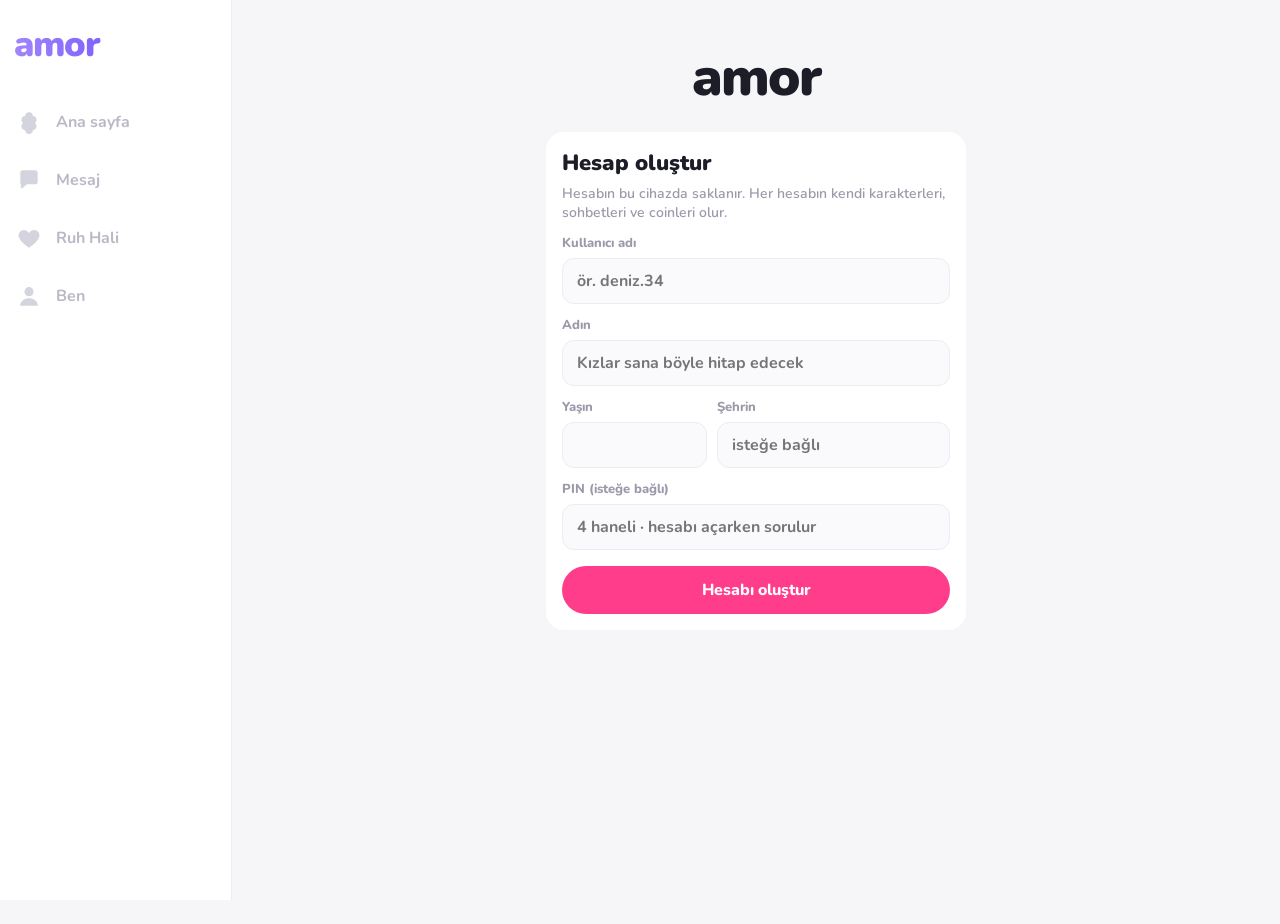
==== commit 59d4cbc2: "Add files via upload" ====
--- a/index.html
+++ b/index.html
@@ -21,7 +21,7 @@
 <body>
   <div class="app" id="app">
     <div class="splash" id="splash">
-      <div class="logo">am<span class="logo-o">o</span>r</div>
+      <div class="logo">amor</div>
       <div class="splash-sub">kalpten gelen kalıplar</div>
     </div>
 
@@ -61,17 +61,21 @@
   <script src="js/data/shop.js"></script>
   <script src="js/data/questions.js"></script>
   <script src="js/data/memory-data.js"></script>
+  <script src="js/data/reflect.js"></script>
   <script src="js/data/custom-characters.js"></script>
   <script src="js/data/custom-dialog.js"></script>
   <script src="js/schedule.js"></script>
   <script src="js/mood.js"></script>
   <script src="js/memory.js"></script>
   <script src="js/interest.js"></script>
+  <script src="js/nlu.js"></script>
+  <script src="js/reflect.js"></script>
   <script src="js/engine.js"></script>
   <script src="js/generator.js"></script>
   <script src="js/wallet.js"></script>
   <script src="js/shop.js"></script>
   <script src="js/games.js"></script>
   <script src="js/app.js"></script>
+  <script src="js/call.js"></script>
 </body>
 </html>
--- a/css/style.css
+++ b/css/style.css
@@ -46,6 +46,7 @@
   padding-left: var(--side);
   background: var(--bg);
   overflow-x: hidden;
+  overflow-x: clip; /* hidden yapışkan (sticky) üst kısmı bozar; destekleyen tarayıcıda clip */
 }
 #view { padding-bottom: calc(var(--nav-h) + var(--safe-b) + 12px); }
 .no-nav #view { padding-bottom: 0; }
@@ -63,12 +64,6 @@
   background: linear-gradient(90deg, #a78bfa, #7b5cff 50%, #c86bff);
   -webkit-background-clip: text; background-clip: text; color: transparent;
   animation: pop .7s cubic-bezier(.2, 1.4, .4, 1);
-}
-/* iOS Safari, konumlandırılmış span'i ebeveynin gradyanıyla boyamaz; "o" kendi rengini taşır (gradyanın orta tonu) */
-.logo-o { position: relative; color: #7b5cff; -webkit-text-fill-color: #7b5cff; }
-.logo-o::after {
-  content: '♥'; position: absolute; left: 50%; top: 54%; transform: translate(-50%, -50%);
-  font-size: 22px; color: #fff; -webkit-text-fill-color: #fff;
 }
 .splash-sub { margin-top: 4px; color: var(--muted); font-weight: 700; font-size: 14px; }
 @keyframes pop { from { transform: scale(.6); opacity: 0; } to { transform: scale(1); opacity: 1; } }
@@ -420,6 +415,14 @@
 }
 .send-btn svg { width: 22px; height: 22px; fill: #fff; }
 .send-btn:disabled { opacity: .5; }
+.composer:has(+ .chat-tools) { padding-bottom: 4px; }
+.chat-tools {
+  flex: none; display: flex; justify-content: space-around;
+  padding: 2px 8px calc(8px + var(--safe-b)); background: #f4f3f9; color: #6b6b7e;
+}
+.chat-tools button { display: flex; flex-direction: column; align-items: center; gap: 1px; font-size: 11px; font-weight: 800; padding: 4px 6px; border-radius: 12px; }
+.chat-tools button span { font-size: 24px; line-height: 1.1; }
+.chat-tools button:active { background: #e8e6f2; }
 
 .menu {
   position: absolute; right: 12px; top: calc(56px + var(--safe-t)); z-index: 30;
@@ -784,7 +787,6 @@
 .gift-wall small { color: var(--pink); font-weight: 800; }
 
 /* Sohbet: hediye */
-.gift-btn { flex: none; width: 44px; height: 44px; border-radius: 50%; font-size: 24px; background: #fff; display: flex; align-items: center; justify-content: center; }
 .gift-bubble {
   display: flex; align-items: center; gap: 10px; padding: 10px 14px; border-radius: 20px; border-top-right-radius: 6px;
   background: linear-gradient(135deg, #ff6fae, #a855f7); box-shadow: 0 6px 18px rgba(168,85,247,.35);
@@ -792,6 +794,65 @@
 .gift-bubble .ge { font-size: 38px; line-height: 1; }
 .gift-bubble b { display: block; font-weight: 900; }
 .gift-bubble small { font-weight: 700; opacity: .9; }
+
+/* Sohbet arka planları (mağaza + kalp düzeyi) */
+.bg-pembe-ruya {
+  background:
+    radial-gradient(circle at 20% 15%, rgba(255,182,220,.45), transparent 40%),
+    radial-gradient(circle at 85% 70%, rgba(196,132,252,.4), transparent 45%),
+    linear-gradient(180deg, #7a2a6e 0%, #4b1a5c 50%, #2a0f3d 100%);
+}
+.bg-ucan-kalpler {
+  background:
+    url("data:image/svg+xml;utf8,<svg xmlns='http://www.w3.org/2000/svg' width='200' height='200' viewBox='0 0 200 200'><defs><filter id='b'><feGaussianBlur stdDeviation='1.5'/></filter><path id='h' d='M16 28C6 20 1 15 1 9a7.5 7.5 0 0 1 15-2 7.5 7.5 0 0 1 15 2c0 6-5 11-15 19z'/></defs><g filter='url(%23b)'><use href='%23h' fill='%23ff6fb5' opacity='.35' transform='translate(20 30) rotate(-15) scale(1.1)'/><use href='%23h' fill='%23e879f9' opacity='.25' transform='translate(130 15) rotate(12) scale(.7)'/><use href='%23h' fill='%23ff8fc7' opacity='.3' transform='translate(95 110) rotate(-8) scale(1.6)'/><use href='%23h' fill='%23f472b6' opacity='.22' transform='translate(10 140) rotate(20) scale(.6)'/><use href='%23h' fill='%23c084fc' opacity='.25' transform='translate(160 150) rotate(-20) scale(.8)'/></g></svg>") 0 0 / 200px 200px,
+    radial-gradient(circle at 50% 35%, rgba(255,80,170,.35), transparent 60%),
+    linear-gradient(180deg, #4a1350 0%, #2a0c3a 55%, #16061f 100%);
+}
+.bg-kalp-kolye {
+  background:
+    linear-gradient(180deg, rgba(16,6,24,.55) 0%, rgba(16,6,24,.15) 30%, rgba(16,6,24,.15) 70%, rgba(16,6,24,.6) 100%),
+    url("data:image/svg+xml;utf8,<svg xmlns='http://www.w3.org/2000/svg' viewBox='0 0 400 760' preserveAspectRatio='xMidYMid slice'><defs><radialGradient id='bg' cx='.5' cy='.5' r='.7'><stop offset='0' stop-color='%233a1450'/><stop offset='.6' stop-color='%231e0c2e'/><stop offset='1' stop-color='%23100618'/></radialGradient><radialGradient id='gl' cx='.5' cy='.5' r='.5'><stop offset='0' stop-color='%23ff4fb0' stop-opacity='.55'/><stop offset='1' stop-color='%23ff4fb0' stop-opacity='0'/></radialGradient><linearGradient id='au' x1='0' y1='0' x2='1' y2='1'><stop offset='0' stop-color='%23ffe7a3'/><stop offset='.45' stop-color='%23c58a2c'/><stop offset='.7' stop-color='%23fff0bf'/><stop offset='1' stop-color='%236e3d0e'/></linearGradient><linearGradient id='gem' x1='.2' y1='0' x2='.8' y2='1'><stop offset='0' stop-color='%23ff9fd8'/><stop offset='.45' stop-color='%23c026d3'/><stop offset='1' stop-color='%233b0764'/></linearGradient><filter id='bl'><feGaussianBlur stdDeviation='4'/></filter><path id='h' d='M16 28C6 20 1 15 1 9a7.5 7.5 0 0 1 15-2 7.5 7.5 0 0 1 15 2c0 6-5 11-15 19z'/><ellipse id='p' cx='0' cy='-17' rx='9' ry='17'/></defs><rect width='400' height='760' fill='url(%23bg)'/><g filter='url(%23bl)' opacity='.5'><use href='%23h' fill='%23ff5fa8' transform='translate(20 560) rotate(-20) scale(2.2)'/><use href='%23h' fill='%23e04895' transform='translate(320 600) rotate(15) scale(1.8)'/><use href='%23h' fill='%23c2185b' transform='translate(300 120) rotate(10) scale(1.4)'/><use href='%23h' fill='%23ff7ab8' transform='translate(30 160) rotate(-10) scale(1.2)'/><use href='%23h' fill='%23ff5fa8' transform='translate(180 680) rotate(5) scale(1.5)'/></g><g fill='none' stroke='url(%23au)' stroke-width='6' stroke-dasharray='4 5' stroke-linecap='round'><path d='M110 0Q140 200 196 350'/><path d='M290 0Q260 200 204 350'/></g><circle cx='200' cy='420' r='190' fill='url(%23gl)'/><use href='%23h' fill='url(%23au)' transform='translate(64 292) scale(8.5)'/><use href='%23h' fill='url(%23gem)' transform='translate(88 315) scale(7)'/><use href='%23h' fill='%23f0abfc' opacity='.25' transform='translate(128 352) scale(4.5)'/><path d='M200 505L200 372M118 380L200 440L282 380M140 465L200 440L260 465' fill='none' stroke='%23fff' stroke-opacity='.25' stroke-width='2'/><ellipse cx='145' cy='385' rx='26' ry='13' transform='rotate(-35 145 385)' fill='%23fff' opacity='.35'/><g fill='%239333ea' stroke='%23ffe7a3' stroke-width='2'><circle cx='200' cy='357' r='7'/><circle cx='84' cy='373' r='6'/><circle cx='316' cy='373' r='6'/><circle cx='200' cy='520' r='7'/></g><g fill='%238b5cf6' opacity='.9' transform='translate(305 495)'><use href='%23p'/><use href='%23p' transform='rotate(72)'/><use href='%23p' transform='rotate(144)'/><use href='%23p' transform='rotate(216)'/><use href='%23p' transform='rotate(288)'/><circle r='7' fill='%23fde68a'/></g><g fill='%23d946ef' opacity='.75' transform='translate(100 505) scale(.7)'><use href='%23p'/><use href='%23p' transform='rotate(72)'/><use href='%23p' transform='rotate(144)'/><use href='%23p' transform='rotate(216)'/><use href='%23p' transform='rotate(288)'/><circle r='7' fill='%23fde68a'/></g></svg>") center / cover no-repeat,
+    #100618;
+}
+
+/* Sohbet baloncukları (.bub-<id>, sohbette ve mağaza önizlemesinde) */
+.bub-kalp .msg .bubble {
+  position: relative; margin-bottom: 6px; border: 1.5px solid rgba(255,255,255,.55);
+  box-shadow: 0 4px 14px rgba(255,60,150,.35), inset 0 1px 0 rgba(255,255,255,.5);
+}
+.bub-kalp .msg.me .bubble { background: linear-gradient(100deg, #ff7a6b 0%, #ff4fa0 45%, #f83cb0 100%); }
+.bub-kalp .msg.her .bubble { background: linear-gradient(160deg, #f45fc8 0%, #ff8fb5 60%, #ffb38a 100%); color: #4a0f2e; }
+.bub-kalp .msg .bubble::after {
+  content: ''; position: absolute; bottom: -11px; width: 26px; height: 24px;
+  background: url("data:image/svg+xml;utf8,<svg xmlns='http://www.w3.org/2000/svg' viewBox='0 0 32 30'><defs><linearGradient id='g' x1='0' y1='0' x2='0' y2='1'><stop offset='0' stop-color='%23ffd0ec'/><stop offset='.5' stop-color='%23ff3d9a'/><stop offset='1' stop-color='%23b0125f'/></linearGradient></defs><path d='M16 28C6 20 1 15 1 9a7.5 7.5 0 0 1 15-2 7.5 7.5 0 0 1 15 2c0 6-5 11-15 19z' fill='url(%23g)' stroke='%23ffe7a3' stroke-width='1.6'/><path d='M7 6c2-1.5 4-1 5 1' stroke='%23fff' stroke-width='2' fill='none' stroke-linecap='round' opacity='.85'/><path d='M16 10l-5 5 5 8 5-8z' fill='%23fff' opacity='.35'/></svg>") center / contain no-repeat;
+  filter: drop-shadow(0 2px 4px rgba(120,0,60,.5));
+}
+.bub-kalp .msg.me .bubble::after { left: -10px; }
+.bub-kalp .msg.her .bubble::after { right: -10px; }
+
+.bub-seker .msg .bubble { border: 1.5px solid rgba(255,255,255,.7); color: #4a2a5a; }
+.bub-seker .msg.me .bubble { background: linear-gradient(135deg, #ffb3d9, #b8c6ff); }
+.bub-seker .msg.her .bubble { background: linear-gradient(135deg, #d7f3ff, #ffe0f0); }
+
+.bub-altin .msg.me .bubble { background: linear-gradient(135deg, #fde68a, #f59e0b 55%, #fbbf24); color: #4a2c00; box-shadow: 0 4px 14px rgba(245,158,11,.35); }
+.bub-altin .msg.her .bubble { background: #2c2442; border: 1.5px solid #f8d34a; }
+
+.bub-neon .msg .bubble { border: 2px solid; }
+.bub-neon .msg.me .bubble { background: rgba(40,5,30,.7); border-color: #ec4899; box-shadow: 0 0 12px rgba(236,72,153,.7); }
+.bub-neon .msg.her .bubble { background: rgba(15,10,35,.75); border-color: #22d3ee; box-shadow: 0 0 12px rgba(34,211,238,.6); }
+
+.bub-galaksi .msg .bubble { --stars: radial-gradient(circle at 15% 25%, rgba(255,255,255,.8) 0 1px, transparent 2px), radial-gradient(circle at 72% 60%, rgba(255,255,255,.7) 0 1px, transparent 2px), radial-gradient(circle at 45% 82%, rgba(255,255,255,.6) 0 1px, transparent 2px); }
+.bub-galaksi .msg.me .bubble { background: var(--stars), linear-gradient(135deg, #6d28d9, #db2777); }
+.bub-galaksi .msg.her .bubble { background: var(--stars), linear-gradient(135deg, #1e1b4b, #4c1d95); }
+
+/* Mağaza: baloncuk önizlemesi */
+.bub-swatch { width: 100%; padding: 8px; border-radius: 12px; background: #241444; }
+.bub-swatch .msg { margin: 4px 0; animation: none; }
+.bub-swatch .msg .bubble { font-size: 12px; padding: 6px 10px; max-width: 85%; }
+.bub-swatch.bub-kalp .msg .bubble::after { width: 16px; height: 15px; bottom: -7px; }
+.item { position: relative; }
+.item-tag { position: absolute; top: 8px; right: 8px; z-index: 1; padding: 2px 8px; border-radius: 999px; background: #ff3d8b; color: #fff; font-size: 11px; font-weight: 900; font-style: normal; }
+.store-hint { margin: 0 16px 8px; font-size: 13px; font-weight: 700; color: #f9c4dd; }
 
 /* Hediye paneli */
 .gift-sheet { background: #0c0c12; color: #fff; padding: 0 0 calc(10px + var(--safe-b)); }
@@ -972,6 +1033,137 @@
 .split-empty b { font-size: 22px; color: var(--text); }
 .msg-row.active { background: var(--purple-soft); }
 
+/* ---------- Ana sayfa: sabit üst kısım, filtre, sıralama ---------- */
+.home-top {
+  position: sticky; top: 0; z-index: 5; background: var(--bg);
+  box-shadow: 0 0 0 100vmax var(--bg); clip-path: inset(0 -100vmax);
+  margin-top: calc(-14px - var(--safe-t)); padding-top: calc(14px + var(--safe-t));
+}
+.home.compact .banners { grid-template-columns: auto auto; justify-content: start; margin-bottom: 6px; }
+.home.compact .banner { min-height: 0; width: 64px; height: 44px; padding: 0; border-radius: 22px; display: flex; align-items: center; justify-content: center; }
+.home.compact .banner b, .home.compact .banner small { display: none; }
+.home.compact .banner .art { position: static; font-size: 26px; transform: none; }
+.tabs-row { display: flex; align-items: center; gap: 6px; }
+.tabs-row .tabs { flex: 1; min-width: 0; gap: 14px; }
+.tab-tool { flex: none; width: 38px; height: 38px; margin-bottom: 8px; border-radius: 50%; font-size: 22px; display: flex; align-items: center; justify-content: center; position: relative; }
+.tab-tool svg { width: 26px; height: 26px; fill: none; stroke: var(--text); stroke-width: 2; stroke-linecap: round; stroke-linejoin: round; }
+.tab-tool.on::after { content: ''; position: absolute; top: 4px; right: 4px; width: 8px; height: 8px; border-radius: 50%; background: var(--pink); }
+.chip.flag { padding: 2px 5px; background: none; font-size: 15px; }
+.chip.gift { background: linear-gradient(90deg, #c86bff, #ff5fb0); color: #fff; }
+.flt-row { display: flex; align-items: center; gap: 10px; padding: 12px 4px; border-top: 1px solid var(--line); font-weight: 700; }
+.flt-row span { flex: 1; }
+.flt-row select { min-width: 84px; height: 38px; border-radius: 10px; border: 1px solid var(--line); background: #fff; padding: 0 8px; font: inherit; }
+.flt-row input[type=checkbox] { width: 22px; height: 22px; accent-color: var(--pink); }
+.flt-btns { display: flex; gap: 10px; }
+.flt-btns .btn { flex: 1; }
+
+/* ---------- Mesaj: Rehber / Arama ---------- */
+.msg-tabs button { font-size: 22px; }
+.sub-tabs { padding-top: 0; }
+.sub-tabs button { font-size: 15px; }
+.c-groups { border-bottom: 10px solid var(--bg); background: #fff; }
+.c-group { display: flex; align-items: center; gap: 8px; width: 100%; padding: 15px 16px; border-top: 1px solid var(--line); font-size: 16px; font-weight: 700; text-align: left; }
+.c-group:first-child { border-top: 0; }
+.c-group span { flex: 1; }
+.c-group b { color: var(--muted); font-weight: 700; }
+.c-group i { color: #c3c3cf; font-style: normal; font-size: 20px; }
+.c-head { display: flex; align-items: center; justify-content: space-between; padding: 14px 16px 6px; font-size: 17px; }
+.c-head small { color: var(--muted); font-weight: 700; }
+.c-head button { width: 36px; height: 36px; border-radius: 50%; background: var(--chip); font-size: 18px; font-weight: 900; }
+.c-filters { display: flex; gap: 8px; overflow-x: auto; padding: 4px 16px 10px; scrollbar-width: none; }
+.c-filters::-webkit-scrollbar { display: none; }
+.c-filters button { flex: none; padding: 7px 14px; border-radius: 999px; font-weight: 700; font-size: 14px; color: var(--muted); }
+.c-filters button.active { background: var(--pink-soft); color: var(--pink); }
+.c-note { background: #eceef3; text-align: center; padding: 8px; font-size: 13px; font-weight: 700; color: #6b6b7e; }
+.c-row { display: flex; align-items: center; gap: 12px; width: 100%; padding: 10px 16px; text-align: left; }
+.c-row:active { background: #f0eef6; }
+.c-row .info { flex: 1; min-width: 0; }
+.c-row .name { font-size: 16.5px; font-weight: 800; white-space: nowrap; overflow: hidden; text-overflow: ellipsis; margin-bottom: 3px; }
+.sheet .c-row { padding: 9px 4px; }
+.c-row.rank .medal { width: 28px; flex: none; text-align: center; font-size: 22px; color: var(--muted); }
+.call-row { display: flex; align-items: center; gap: 12px; padding: 10px 16px; cursor: pointer; }
+.call-row .info { flex: 1; min-width: 0; }
+.call-row .name { font-size: 17px; font-weight: 800; }
+.call-row .st { color: var(--muted); font-size: 14px; font-weight: 600; margin-top: 2px; }
+.call-row .st.bad { color: #ff2d55; }
+.call-row small { color: var(--muted); font-size: 12.5px; font-weight: 600; }
+.call-btn { flex: none; width: 46px; height: 46px; border-radius: 50%; background: linear-gradient(135deg, #ff3d8b, #c13bff); display: flex; align-items: center; justify-content: center; }
+.call-btn svg { width: 22px; height: 22px; fill: #fff; }
+.call-btn.ask { background: var(--purple-soft); font-size: 20px; }
+.call-row small.call-ok { color: #16a34a; font-weight: 800; }
+.call-hint { margin: 4px 16px 8px; padding: 10px 12px; border-radius: 14px; background: var(--purple-soft); color: var(--text); font-size: 13px; font-weight: 600; line-height: 1.4; }
+.task-row { display: flex; align-items: center; gap: 12px; padding: 12px 4px; border-top: 1px solid var(--line); }
+.task-row > span { font-size: 26px; }
+.task-row div { flex: 1; }
+.task-row b { display: block; font-weight: 800; }
+.task-row small { color: var(--muted); font-weight: 600; }
+.task-row em { font-style: normal; font-weight: 900; color: var(--green); }
+.task-row.locked { opacity: .55; }
+
+/* ---------- Arama ekranı ---------- */
+.call-screen {
+  position: fixed; inset: 0; z-index: 90; color: #fff; background: #111;
+  display: flex; flex-direction: column; align-items: center; overflow: hidden;
+  opacity: 0; transition: opacity .25s;
+}
+.call-screen.open { opacity: 1; }
+.call-bg { position: absolute; inset: 0; }
+.call-bg img { width: 100%; height: 100%; object-fit: cover; }
+.call-screen.voice .call-bg img { filter: blur(26px) brightness(.7); transform: scale(1.15); }
+.call-screen.video.live .call-bg img { animation: kenburns 24s ease-in-out infinite alternate; }
+@keyframes kenburns { from { transform: scale(1); } to { transform: scale(1.12) translate(-2%, -2%); } }
+.call-shade { position: absolute; inset: 0; background: linear-gradient(180deg, rgba(0,0,0,.45), rgba(0,0,0,0) 30%, rgba(0,0,0,0) 50%, rgba(0,0,0,.75)); }
+.call-screen.video:not(.live) .call-bg img { filter: blur(14px) brightness(.6); transform: scale(1.1); }
+.call-top { position: relative; padding: calc(14px + var(--safe-t)) 16px 0; font-size: 13px; font-weight: 800; opacity: .85; }
+.call-who { position: relative; display: flex; flex-direction: column; align-items: center; gap: 14px; margin-top: 8vh; text-align: center; }
+.call-who b { display: block; font-size: 28px; font-weight: 900; text-shadow: 0 2px 10px rgba(0,0,0,.4); }
+.call-who small { display: block; font-size: 15px; font-weight: 700; opacity: .85; margin-top: 2px; font-variant-numeric: tabular-nums; }
+.call-ava { position: relative; border-radius: 50%; }
+.call-ava .ava { border: 3px solid rgba(255,255,255,.85); }
+.call-ava::before, .call-ava::after { content: ''; position: absolute; inset: 0; border-radius: 50%; border: 2px solid rgba(255,255,255,.5); animation: ringPulse 2s ease-out infinite; }
+.call-ava::after { animation-delay: 1s; }
+.call-screen.live .call-ava::before, .call-screen.live .call-ava::after { animation-play-state: paused; opacity: 0; }
+.call-screen.live.talking .call-ava::before, .call-screen.live.talking .call-ava::after { animation-play-state: running; opacity: 1; animation-duration: 1.2s; }
+@keyframes ringPulse { from { transform: scale(1); opacity: .8; } to { transform: scale(1.6); opacity: 0; } }
+/* Görüntülü: bağlanınca isim sol üstte küçülür */
+.call-screen.video.live .call-who { position: absolute; top: calc(40px + var(--safe-t)); left: 16px; flex-direction: row; gap: 10px; margin: 0; text-align: left; }
+.call-screen.video.live .call-who b { font-size: 18px; }
+.call-screen.video.live .call-who small { font-size: 13px; }
+.call-self {
+  position: absolute; top: calc(40px + var(--safe-t)); right: 14px; width: 96px; height: 136px; border-radius: 14px; overflow: hidden;
+  background: rgba(30,30,40,.7); border: 2px solid rgba(255,255,255,.4); display: none; align-items: center; justify-content: center;
+}
+.call-screen.video.live .call-self { display: flex; }
+.call-self video { position: absolute; inset: 0; width: 100%; height: 100%; object-fit: cover; transform: scaleX(-1); display: none; }
+.call-self.cam video { display: block; }
+.call-cap { position: relative; margin-top: auto; width: 100%; max-width: 560px; padding: 0 20px 10px; text-align: center; }
+.call-cap p { margin: 6px 0; font-weight: 800; text-shadow: 0 2px 8px rgba(0,0,0,.6); }
+.call-cap p:empty { display: none; }
+.call-cap .her { font-size: 20px; line-height: 1.35; }
+.call-cap .me { font-size: 15px; opacity: .75; }
+.call-cap .me::before { content: 'Sen: '; opacity: .7; }
+.call-cap .live { font-style: italic; }
+.call-cap .pop { animation: msgIn .25s ease-out; }
+.call-input { position: relative; display: flex; gap: 8px; width: 100%; max-width: 560px; padding: 0 16px 12px; }
+.call-input input { flex: 1; min-width: 0; height: 44px; border-radius: 22px; border: 0; outline: none; padding: 0 16px; background: rgba(255,255,255,.18); color: #fff; font-size: 16px; font-weight: 600; backdrop-filter: blur(8px); -webkit-backdrop-filter: blur(8px); }
+.call-input input::placeholder { color: rgba(255,255,255,.65); }
+.call-input button { flex: none; width: 44px; height: 44px; border-radius: 50%; background: var(--purple); display: flex; align-items: center; justify-content: center; }
+.call-input svg { width: 20px; height: 20px; fill: #fff; }
+.call-ctrl { position: relative; display: flex; justify-content: center; gap: 22px; padding: 6px 16px calc(26px + var(--safe-b)); }
+.call-ctrl button { display: flex; flex-direction: column; align-items: center; gap: 6px; font-size: 12px; font-weight: 700; }
+.call-ctrl button svg {
+  width: 64px; height: 64px; padding: 19px; border-radius: 50%; background: rgba(255,255,255,.2);
+  fill: none; stroke: #fff; stroke-width: 2; stroke-linecap: round; stroke-linejoin: round;
+  backdrop-filter: blur(8px); -webkit-backdrop-filter: blur(8px);
+}
+.call-ctrl button.on svg { background: #fff; stroke: var(--purple); }
+.call-ctrl button.on svg { animation: micPulse 1.2s infinite; }
+@keyframes micPulse { 50% { box-shadow: 0 0 0 10px rgba(255,255,255,.2); } }
+.call-ctrl button.off svg { background: rgba(255,255,255,.08); stroke: rgba(255,255,255,.6); }
+.call-ctrl button.end svg { background: #ff3b30; fill: #fff; stroke: none; transform: rotate(135deg); }
+.call-ctrl button.accept svg { background: #34c759; fill: #fff; stroke: none; animation: shake 1.2s infinite; }
+@keyframes shake { 0%, 50%, 100% { transform: rotate(0); } 10%, 30% { transform: rotate(-14deg); } 20%, 40% { transform: rotate(14deg); } }
+
 /* Telefon: daha kompakt ölçüler */
 @media (max-width: 767px) {
   :root { --nav-h: 56px; }
@@ -1002,9 +1194,11 @@
   .msg-row .time { font-size: 12px; }
 
   /* Profil */
-  .cover { height: 280px; }
-  .pcard { margin-top: -90px; padding: 54px 16px 14px; }
-  .pcard .ava { top: -40px; }
+  .tabs-row .tabs { gap: 12px; }
+  .tabs-row .tabs button { font-size: 16.5px; }
+  .cover { height: min(200px, 26vh); }
+  .pcard { margin-top: -56px; padding: 44px 16px 14px; }
+  .pcard .ava { top: -36px; width: 72px !important; height: 72px !important; font-size: 30px !important; border-width: 3px; }
   .pcard .pname { font-size: 21px; }
   .pcard .pbio { font-size: 14.5px; }
   .online-pill { font-size: 12px; }
@@ -1043,7 +1237,6 @@
   .composer input { height: 42px; padding: 0 16px; } /* yazı 16px kalsın: iOS odakta yakınlaştırmasın */
   .send-btn { width: 42px; height: 42px; }
   .send-btn svg { width: 20px; height: 20px; }
-  .gift-btn { width: 40px; height: 40px; font-size: 21px; }
 
   /* Ben */
   .me-head .nm { font-size: 21px; }
@@ -1131,7 +1324,6 @@
 /* ---------- Hesap ekranı ---------- */
 .auth { min-height: 100vh; min-height: 100dvh; padding: calc(40px + var(--safe-t)) 16px 40px; display: flex; flex-direction: column; align-items: center; }
 .auth-logo { font-size: 54px; font-weight: 900; letter-spacing: -2px; margin-bottom: 18px; color: var(--text); }
-.auth-logo .logo-o::after { font-size: 18px; }
 .auth-card { width: 100%; max-width: 420px; }
 .auth-card h2 { margin: 0 0 6px; font-size: 22px; font-weight: 900; }
 .auth-sub { margin: 0 0 6px; color: var(--muted); font-weight: 600; font-size: 14px; }
